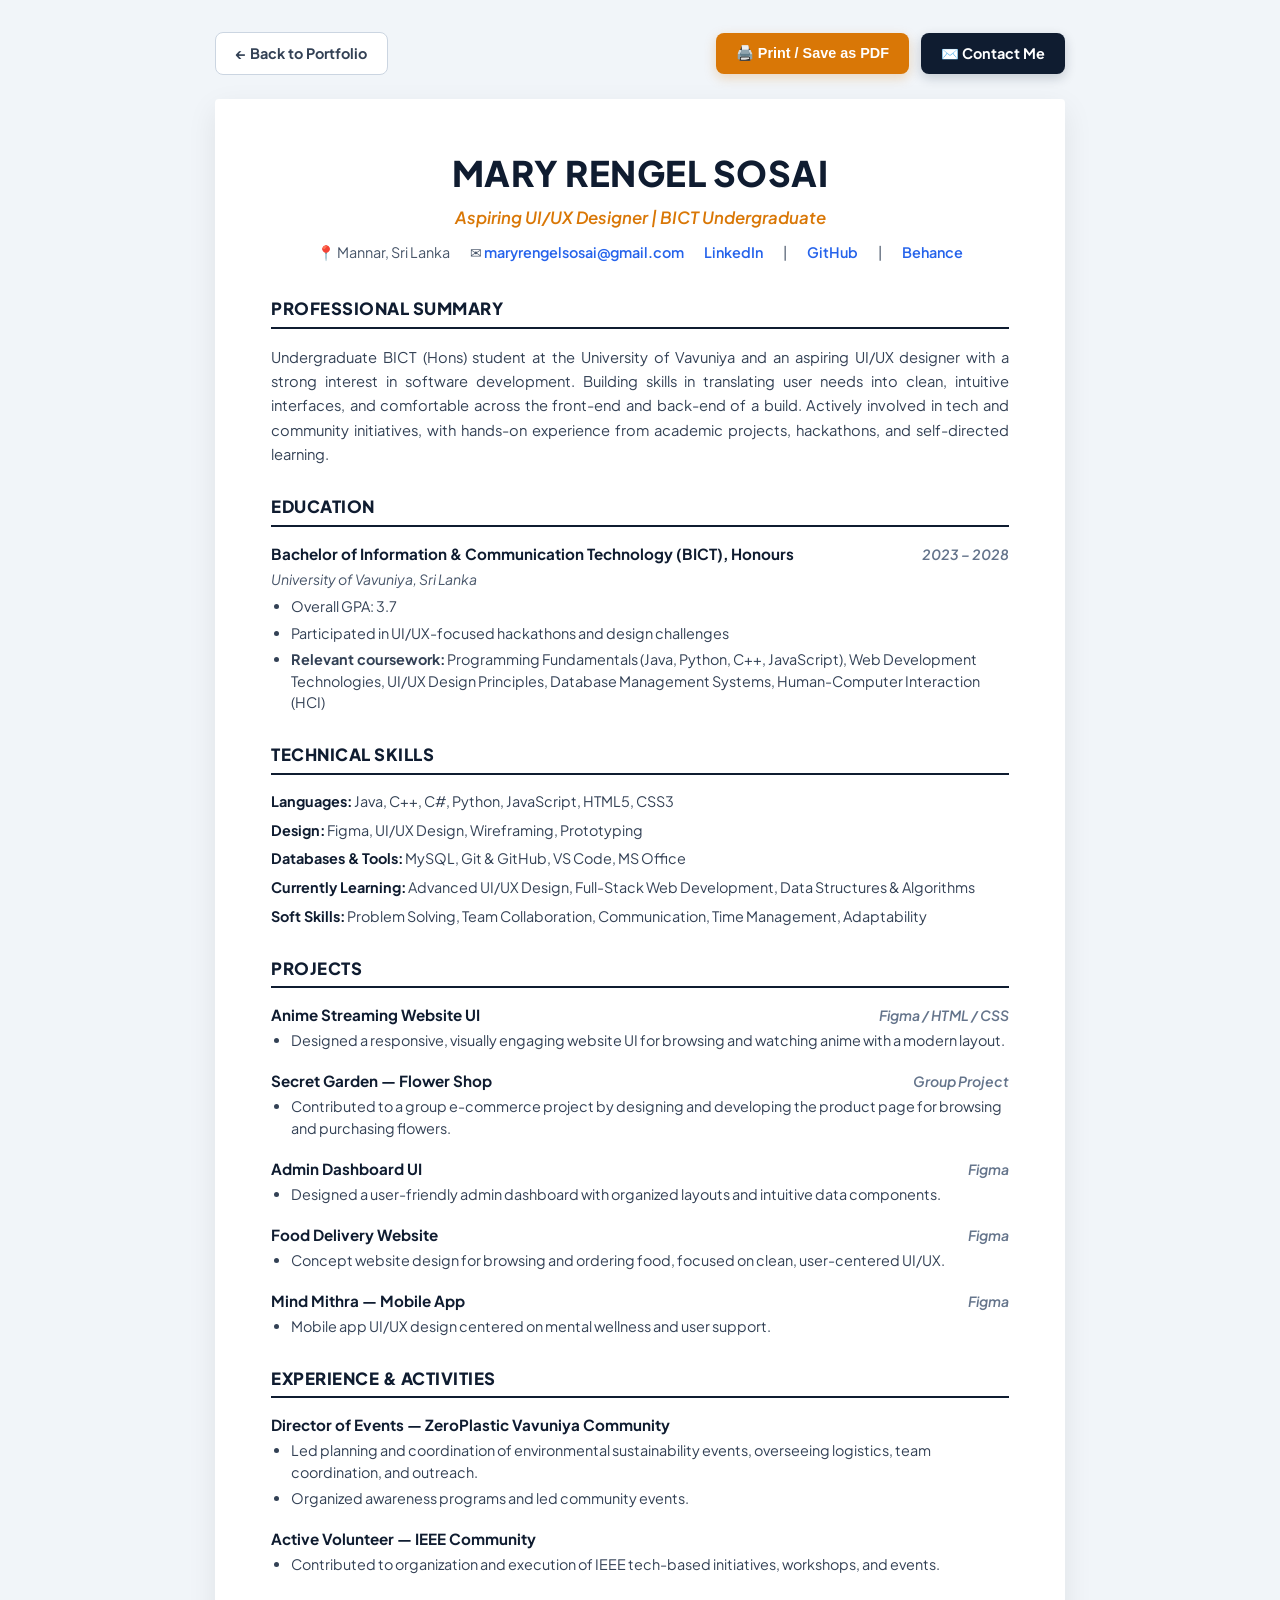
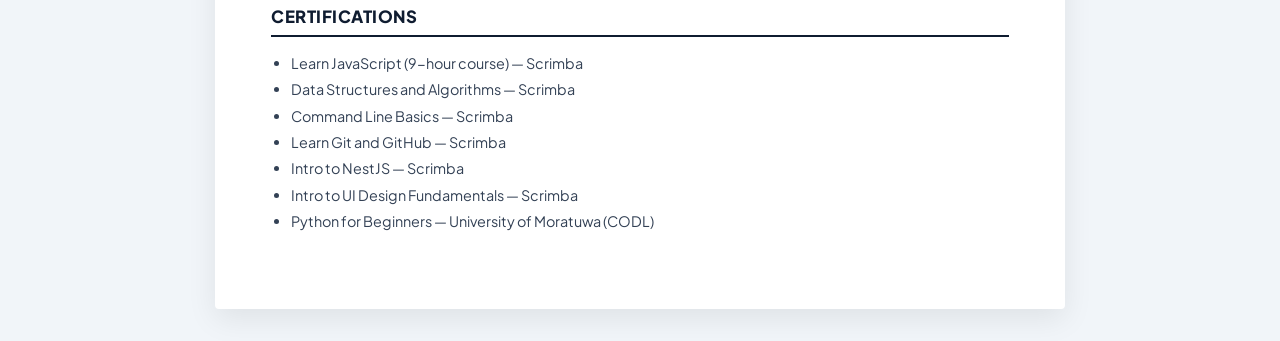
==== cv.html @ d360e0ce "Initial commit with portfolio files" ====
<!DOCTYPE html>
<html lang="en">
<head>
  <meta charset="UTF-8">
  <meta name="viewport" content="width=device-width, initial-scale=1.0">
  <title>Mary Rengel Sosai - Curriculum Vitae (CV)</title>
  <meta name="description" content="Curriculum Vitae (CV) of Mary Rengel Sosai - Aspiring UI/UX Designer & BICT Undergraduate at University of Vavuniya.">
  
  <!-- Google Fonts -->
  <link rel="preconnect" href="https://fonts.googleapis.com">
  <link rel="preconnect" href="https://fonts.gstatic.com" crossorigin>
  <link href="https://fonts.googleapis.com/css2?family=Plus+Jakarta+Sans:ital,wght@0,400;0,500;0,600;0,700;0,800;1,400&display=swap" rel="stylesheet">

  <style>
    /* Reset & Page Setup */
    *, *::before, *::after {
      box-sizing: border-box;
      margin: 0;
      padding: 0;
    }

    body {
      font-family: 'Plus Jakarta Sans', -apple-system, BlinkMacSystemFont, 'Segoe UI', Roboto, sans-serif;
      background-color: #f1f5f9;
      color: #1e293b;
      line-height: 1.5;
      padding: 2rem 1rem;
      -webkit-font-smoothing: antialiased;
    }

    /* Top Bar Controls */
    .action-bar {
      max-width: 850px;
      margin: 0 auto 1.5rem auto;
      display: flex;
      justify-content: space-between;
      align-items: center;
      flex-wrap: wrap;
      gap: 1rem;
    }

    .btn-action {
      display: inline-flex;
      align-items: center;
      gap: 0.5rem;
      padding: 0.6rem 1.25rem;
      font-size: 0.9rem;
      font-weight: 700;
      border-radius: 8px;
      text-decoration: none;
      transition: all 0.2s ease;
      cursor: pointer;
      border: none;
    }

    .btn-primary {
      background-color: #0f1c30;
      color: #ffffff;
      box-shadow: 0 4px 12px rgba(15, 28, 48, 0.2);
    }

    .btn-primary:hover {
      background-color: #1e3a60;
      transform: translateY(-2px);
    }

    .btn-gold {
      background-color: #d97706;
      color: #ffffff;
      box-shadow: 0 4px 12px rgba(217, 119, 6, 0.25);
    }

    .btn-gold:hover {
      background-color: #b45309;
      transform: translateY(-2px);
    }

    .btn-secondary {
      background-color: #ffffff;
      color: #334155;
      border: 1px solid #cbd5e1;
    }

    .btn-secondary:hover {
      background-color: #f8fafc;
      border-color: #94a3b8;
    }

    /* CV Document Paper */
    .cv-paper {
      max-width: 850px;
      margin: 0 auto;
      background: #ffffff;
      padding: 3rem 3.5rem;
      border-radius: 4px;
      box-shadow: 0 10px 30px rgba(0, 0, 0, 0.08);
      position: relative;
    }

    /* Header Section */
    .cv-header {
      text-align: center;
      margin-bottom: 2rem;
    }

    .cv-name {
      font-size: 2.2rem;
      font-weight: 800;
      color: #0f1c30;
      letter-spacing: 0.5px;
      text-transform: uppercase;
      margin-bottom: 0.35rem;
    }

    .cv-tagline {
      font-size: 1.05rem;
      font-weight: 600;
      color: #d97706;
      font-style: italic;
      margin-bottom: 0.75rem;
    }

    .cv-contact-info {
      font-size: 0.9rem;
      color: #475569;
      display: flex;
      justify-content: center;
      align-items: center;
      gap: 1.25rem;
      flex-wrap: wrap;
    }

    .cv-contact-info a {
      color: #2563eb;
      text-decoration: none;
      font-weight: 600;
    }

    .cv-contact-info a:hover {
      text-decoration: underline;
    }

    /* Sections */
    .cv-section {
      margin-bottom: 1.75rem;
    }

    .cv-section-title {
      font-size: 1.05rem;
      font-weight: 800;
      color: #0f1c30;
      text-transform: uppercase;
      letter-spacing: 0.5px;
      border-bottom: 2px solid #0f1c30;
      padding-bottom: 0.35rem;
      margin-bottom: 1rem;
    }

    .cv-summary-text {
      font-size: 0.92rem;
      color: #334155;
      line-height: 1.65;
      text-align: justify;
    }

    /* Items layout */
    .cv-entry {
      margin-bottom: 1.15rem;
    }

    .cv-entry-header {
      display: flex;
      justify-content: space-between;
      align-items: baseline;
      font-weight: 700;
      font-size: 0.95rem;
      color: #0f1c30;
      margin-bottom: 0.2rem;
    }

    .cv-entry-title {
      font-weight: 700;
      color: #0f1c30;
    }

    .cv-entry-date {
      font-weight: 600;
      color: #64748b;
      font-size: 0.88rem;
      font-style: italic;
    }

    .cv-entry-subtitle {
      font-style: italic;
      color: #475569;
      font-size: 0.88rem;
      margin-bottom: 0.4rem;
    }

    .cv-list {
      list-style-type: disc;
      padding-left: 1.25rem;
      font-size: 0.9rem;
      color: #334155;
    }

    .cv-list li {
      margin-bottom: 0.3rem;
      line-height: 1.5;
    }

    /* Skills Grid List */
    .cv-skills-list {
      list-style: none;
      padding: 0;
      font-size: 0.9rem;
      color: #334155;
    }

    .cv-skills-list li {
      margin-bottom: 0.45rem;
      line-height: 1.5;
    }

    .cv-skills-list strong {
      color: #0f1c30;
      font-weight: 700;
    }

    /* Print Stylesheet */
    @media print {
      body {
        background-color: #ffffff;
        padding: 0;
      }

      .action-bar {
        display: none !important;
      }

      .cv-paper {
        box-shadow: none;
        padding: 0;
        max-width: 100%;
        margin: 0;
      }

      .cv-section {
        page-break-inside: avoid;
      }

      a {
        text-decoration: none !important;
        color: #0f1c30 !important;
      }
    }

    /* Responsive */
    @media (max-width: 640px) {
      .cv-paper {
        padding: 1.75rem 1.25rem;
      }
      .cv-name {
        font-size: 1.75rem;
      }
      .cv-entry-header {
        flex-direction: column;
        gap: 0.15rem;
      }
    }
  </style>
</head>
<body>

  <!-- Top Action Controls -->
  <div class="action-bar">
    <a href="index.html" class="btn-action btn-secondary">← Back to Portfolio</a>
    <div style="display: flex; gap: 0.75rem;">
      <button onclick="window.print()" class="btn-action btn-gold">🖨️ Print / Save as PDF</button>
      <a href="index.html#contact" class="btn-action btn-primary">✉️ Contact Me</a>
    </div>
  </div>

  <!-- Formal CV Document Container -->
  <main class="cv-paper">

    <!-- Header Section -->
    <header class="cv-header">
      <h1 class="cv-name">MARY RENGEL SOSAI</h1>
      <p class="cv-tagline">Aspiring UI/UX Designer | BICT Undergraduate</p>
      <div class="cv-contact-info">
        <span>📍 Mannar, Sri Lanka</span>
        <span>✉ <a href="mailto:maryrengelsosai@gmail.com">maryrengelsosai@gmail.com</a></span>
        <span><a href="https://linkedin.com/in/maryrengelsosai" target="_blank" rel="noopener">LinkedIn</a></span>
        <span>|</span>
        <span><a href="https://github.com/RengelSosai" target="_blank" rel="noopener">GitHub</a></span>
        <span>|</span>
        <span><a href="https://behance.net" target="_blank" rel="noopener">Behance</a></span>
      </div>
    </header>

    <!-- Professional Summary Section -->
    <section class="cv-section">
      <h2 class="cv-section-title">PROFESSIONAL SUMMARY</h2>
      <p class="cv-summary-text">
        Undergraduate BICT (Hons) student at the University of Vavuniya and an aspiring UI/UX designer with a strong interest in software development. Building skills in translating user needs into clean, intuitive interfaces, and comfortable across the front-end and back-end of a build. Actively involved in tech and community initiatives, with hands-on experience from academic projects, hackathons, and self-directed learning.
      </p>
    </section>

    <!-- Education Section -->
    <section class="cv-section">
      <h2 class="cv-section-title">EDUCATION</h2>
      <div class="cv-entry">
        <div class="cv-entry-header">
          <span class="cv-entry-title">Bachelor of Information &amp; Communication Technology (BICT), Honours</span>
          <span class="cv-entry-date">2023 – 2028</span>
        </div>
        <div class="cv-entry-subtitle">University of Vavuniya, Sri Lanka</div>
        <ul class="cv-list">
          <li>Overall GPA: 3.7</li>
          <li>Participated in UI/UX-focused hackathons and design challenges</li>
          <li><strong>Relevant coursework:</strong> Programming Fundamentals (Java, Python, C++, JavaScript), Web Development Technologies, UI/UX Design Principles, Database Management Systems, Human-Computer Interaction (HCI)</li>
        </ul>
      </div>
    </section>

    <!-- Technical Skills Section -->
    <section class="cv-section">
      <h2 class="cv-section-title">TECHNICAL SKILLS</h2>
      <ul class="cv-skills-list">
        <li><strong>Languages:</strong> Java, C++, C#, Python, JavaScript, HTML5, CSS3</li>
        <li><strong>Design:</strong> Figma, UI/UX Design, Wireframing, Prototyping</li>
        <li><strong>Databases &amp; Tools:</strong> MySQL, Git &amp; GitHub, VS Code, MS Office</li>
        <li><strong>Currently Learning:</strong> Advanced UI/UX Design, Full-Stack Web Development, Data Structures &amp; Algorithms</li>
        <li><strong>Soft Skills:</strong> Problem Solving, Team Collaboration, Communication, Time Management, Adaptability</li>
      </ul>
    </section>

    <!-- Projects Section -->
    <section class="cv-section">
      <h2 class="cv-section-title">PROJECTS</h2>

      <div class="cv-entry">
        <div class="cv-entry-header">
          <span class="cv-entry-title">Anime Streaming Website UI</span>
          <span class="cv-entry-date">Figma / HTML / CSS</span>
        </div>
        <ul class="cv-list">
          <li>Designed a responsive, visually engaging website UI for browsing and watching anime with a modern layout.</li>
        </ul>
      </div>

      <div class="cv-entry">
        <div class="cv-entry-header">
          <span class="cv-entry-title">Secret Garden — Flower Shop</span>
          <span class="cv-entry-date">Group Project</span>
        </div>
        <ul class="cv-list">
          <li>Contributed to a group e-commerce project by designing and developing the product page for browsing and purchasing flowers.</li>
        </ul>
      </div>

      <div class="cv-entry">
        <div class="cv-entry-header">
          <span class="cv-entry-title">Admin Dashboard UI</span>
          <span class="cv-entry-date">Figma</span>
        </div>
        <ul class="cv-list">
          <li>Designed a user-friendly admin dashboard with organized layouts and intuitive data components.</li>
        </ul>
      </div>

      <div class="cv-entry">
        <div class="cv-entry-header">
          <span class="cv-entry-title">Food Delivery Website</span>
          <span class="cv-entry-date">Figma</span>
        </div>
        <ul class="cv-list">
          <li>Concept website design for browsing and ordering food, focused on clean, user-centered UI/UX.</li>
        </ul>
      </div>

      <div class="cv-entry">
        <div class="cv-entry-header">
          <span class="cv-entry-title">Mind Mithra — Mobile App</span>
          <span class="cv-entry-date">Figma</span>
        </div>
        <ul class="cv-list">
          <li>Mobile app UI/UX design centered on mental wellness and user support.</li>
        </ul>
      </div>
    </section>

    <!-- Experience & Activities Section -->
    <section class="cv-section">
      <h2 class="cv-section-title">EXPERIENCE &amp; ACTIVITIES</h2>

      <div class="cv-entry">
        <div class="cv-entry-header">
          <span class="cv-entry-title">Director of Events — ZeroPlastic Vavuniya Community</span>
        </div>
        <ul class="cv-list">
          <li>Led planning and coordination of environmental sustainability events, overseeing logistics, team coordination, and outreach.</li>
          <li>Organized awareness programs and led community events.</li>
        </ul>
      </div>

      <div class="cv-entry">
        <div class="cv-entry-header">
          <span class="cv-entry-title">Active Volunteer — IEEE Community</span>
        </div>
        <ul class="cv-list">
          <li>Contributed to organization and execution of IEEE tech-based initiatives, workshops, and events.</li>
        </ul>
      </div>
    </section>

    <!-- Certifications Section -->
    <section class="cv-section">
      <h2 class="cv-section-title">CERTIFICATIONS</h2>
      <ul class="cv-list">
        <li>Learn JavaScript (9-hour course) — Scrimba</li>
        <li>Data Structures and Algorithms — Scrimba</li>
        <li>Command Line Basics — Scrimba</li>
        <li>Learn Git and GitHub — Scrimba</li>
        <li>Intro to NestJS — Scrimba</li>
        <li>Intro to UI Design Fundamentals — Scrimba</li>
        <li>Python for Beginners — University of Moratuwa (CODL)</li>
      </ul>
    </section>

  </main>

</body>
</html>
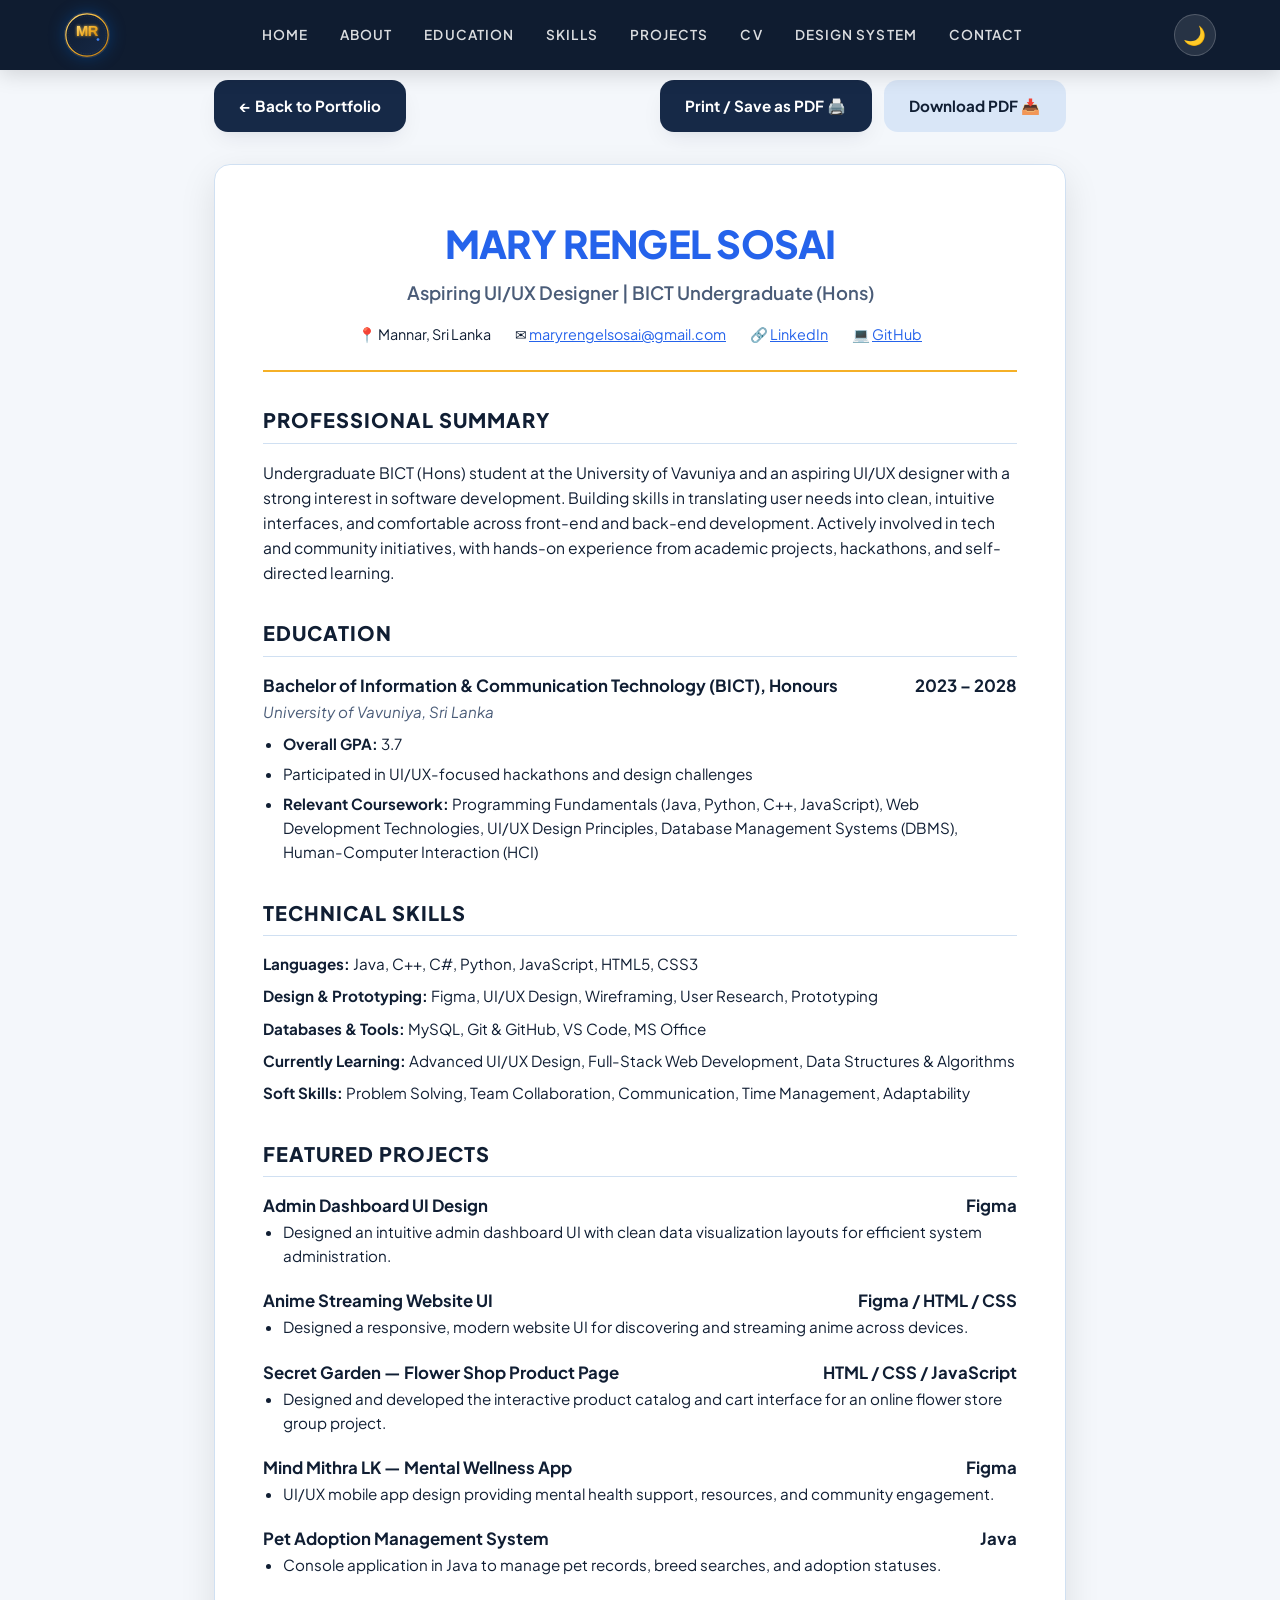
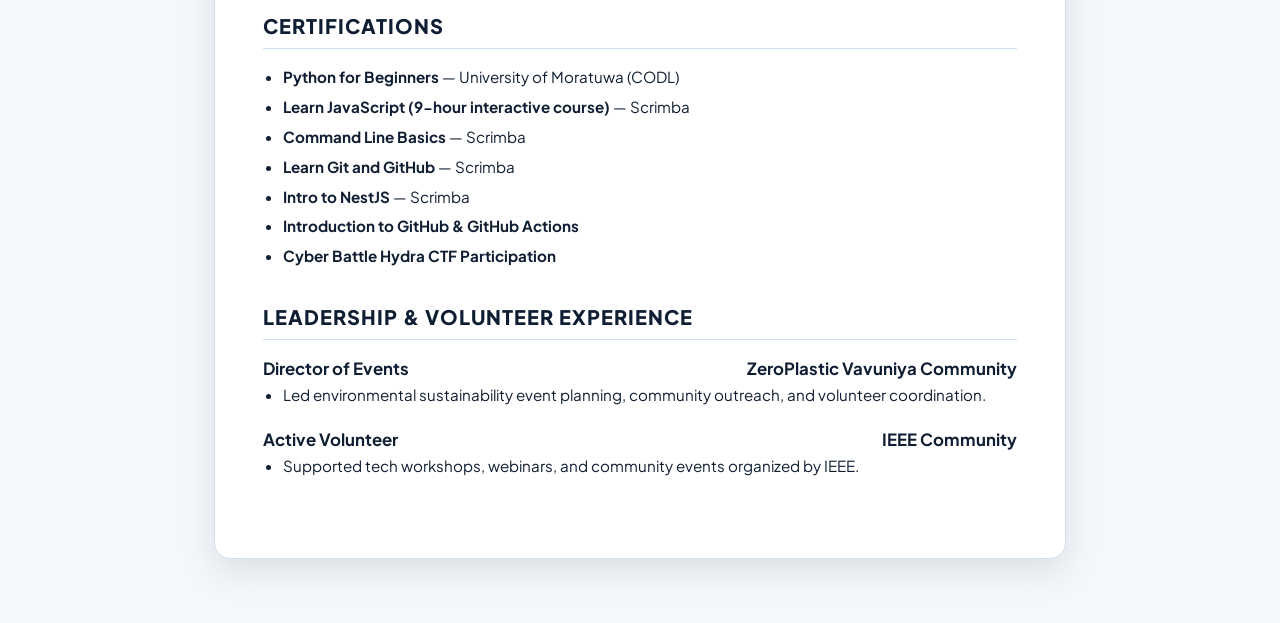
==== commit 2e2399a3: "Update portfolio files" ====
--- a/cv.html
+++ b/cv.html
@@ -3,433 +3,307 @@
 <head>
   <meta charset="UTF-8">
   <meta name="viewport" content="width=device-width, initial-scale=1.0">
-  <title>Mary Rengel Sosai - Curriculum Vitae (CV)</title>
-  <meta name="description" content="Curriculum Vitae (CV) of Mary Rengel Sosai - Aspiring UI/UX Designer & BICT Undergraduate at University of Vavuniya.">
-  
-  <!-- Google Fonts -->
-  <link rel="preconnect" href="https://fonts.googleapis.com">
-  <link rel="preconnect" href="https://fonts.gstatic.com" crossorigin>
-  <link href="https://fonts.googleapis.com/css2?family=Plus+Jakarta+Sans:ital,wght@0,400;0,500;0,600;0,700;0,800;1,400&display=swap" rel="stylesheet">
-
+  <title>Curriculum Vitae | Mary Rengel Sosai</title>
+  <meta name="description" content="Official Curriculum Vitae of Mary Rengel Sosai - BICT Undergraduate & Aspiring UI/UX Designer.">
+  <link rel="stylesheet" href="css/style.css">
   <style>
-    /* Reset & Page Setup */
-    *, *::before, *::after {
-      box-sizing: border-box;
-      margin: 0;
-      padding: 0;
-    }
-
     body {
-      font-family: 'Plus Jakarta Sans', -apple-system, BlinkMacSystemFont, 'Segoe UI', Roboto, sans-serif;
-      background-color: #f1f5f9;
-      color: #1e293b;
-      line-height: 1.5;
-      padding: 2rem 1rem;
-      -webkit-font-smoothing: antialiased;
-    }
-
-    /* Top Bar Controls */
-    .action-bar {
-      max-width: 850px;
-      margin: 0 auto 1.5rem auto;
+      background-color: var(--bg-section-light);
+      color: var(--text-dark);
+      min-height: 100vh;
+      padding-top: 5rem;
+      padding-bottom: 4rem;
+    }
+    .cv-page-container {
+      max-width: 900px;
+      margin: 0 auto;
+      padding: 0 1.5rem;
+    }
+    .cv-top-bar {
       display: flex;
       justify-content: space-between;
       align-items: center;
+      margin-bottom: 2rem;
       flex-wrap: wrap;
       gap: 1rem;
     }
-
-    .btn-action {
-      display: inline-flex;
-      align-items: center;
-      gap: 0.5rem;
-      padding: 0.6rem 1.25rem;
-      font-size: 0.9rem;
-      font-weight: 700;
-      border-radius: 8px;
-      text-decoration: none;
-      transition: all 0.2s ease;
-      cursor: pointer;
-      border: none;
-    }
-
-    .btn-primary {
-      background-color: #0f1c30;
-      color: #ffffff;
-      box-shadow: 0 4px 12px rgba(15, 28, 48, 0.2);
-    }
-
-    .btn-primary:hover {
-      background-color: #1e3a60;
-      transform: translateY(-2px);
-    }
-
-    .btn-gold {
-      background-color: #d97706;
-      color: #ffffff;
-      box-shadow: 0 4px 12px rgba(217, 119, 6, 0.25);
-    }
-
-    .btn-gold:hover {
-      background-color: #b45309;
-      transform: translateY(-2px);
-    }
-
-    .btn-secondary {
-      background-color: #ffffff;
-      color: #334155;
-      border: 1px solid #cbd5e1;
-    }
-
-    .btn-secondary:hover {
-      background-color: #f8fafc;
-      border-color: #94a3b8;
-    }
-
-    /* CV Document Paper */
-    .cv-paper {
-      max-width: 850px;
-      margin: 0 auto;
+    .cv-paper-document {
       background: #ffffff;
-      padding: 3rem 3.5rem;
-      border-radius: 4px;
-      box-shadow: 0 10px 30px rgba(0, 0, 0, 0.08);
-      position: relative;
-    }
-
-    /* Header Section */
-    .cv-header {
+      color: #101e33;
+      border-radius: 16px;
+      padding: 3rem;
+      box-shadow: 0 12px 36px rgba(0, 0, 0, 0.1);
+      border: 1px solid var(--border-light);
+    }
+    [data-theme="dark"] .cv-paper-document {
+      background: #0d1e35;
+      color: #e6f0fa;
+      border-color: #1e3a5f;
+    }
+    .cv-header-block {
+      border-bottom: 2px solid var(--text-accent-gold);
+      padding-bottom: 1.5rem;
+      margin-bottom: 2rem;
       text-align: center;
-      margin-bottom: 2rem;
-    }
-
+    }
     .cv-name {
-      font-size: 2.2rem;
+      font-size: 2.4rem;
       font-weight: 800;
-      color: #0f1c30;
-      letter-spacing: 0.5px;
-      text-transform: uppercase;
-      margin-bottom: 0.35rem;
-    }
-
+      color: var(--text-accent-blue);
+      letter-spacing: -0.02em;
+    }
+    [data-theme="dark"] .cv-name {
+      color: #60a5fa;
+    }
     .cv-tagline {
-      font-size: 1.05rem;
+      font-size: 1.15rem;
       font-weight: 600;
-      color: #d97706;
-      font-style: italic;
-      margin-bottom: 0.75rem;
-    }
-
-    .cv-contact-info {
-      font-size: 0.9rem;
-      color: #475569;
+      color: var(--text-muted);
+      margin-top: 0.25rem;
+    }
+    .cv-contact-row {
       display: flex;
       justify-content: center;
-      align-items: center;
-      gap: 1.25rem;
+      gap: 1.5rem;
       flex-wrap: wrap;
-    }
-
-    .cv-contact-info a {
-      color: #2563eb;
-      text-decoration: none;
-      font-weight: 600;
-    }
-
-    .cv-contact-info a:hover {
+      margin-top: 1rem;
+      font-size: 0.9rem;
+    }
+    .cv-contact-row a {
+      color: var(--text-accent-blue);
       text-decoration: underline;
     }
-
-    /* Sections */
-    .cv-section {
-      margin-bottom: 1.75rem;
-    }
-
-    .cv-section-title {
-      font-size: 1.05rem;
+    .cv-sec {
+      margin-bottom: 2rem;
+    }
+    .cv-sec-title {
+      font-size: 1.25rem;
       font-weight: 800;
-      color: #0f1c30;
+      color: var(--text-dark);
+      border-bottom: 1px solid var(--border-light);
+      padding-bottom: 0.4rem;
+      margin-bottom: 1rem;
       text-transform: uppercase;
-      letter-spacing: 0.5px;
-      border-bottom: 2px solid #0f1c30;
-      padding-bottom: 0.35rem;
-      margin-bottom: 1rem;
-    }
-
-    .cv-summary-text {
-      font-size: 0.92rem;
-      color: #334155;
-      line-height: 1.65;
-      text-align: justify;
-    }
-
-    /* Items layout */
+      letter-spacing: 0.05em;
+    }
+    [data-theme="dark"] .cv-sec-title {
+      color: #ffffff;
+      border-color: #1e3a5f;
+    }
     .cv-entry {
-      margin-bottom: 1.15rem;
-    }
-
-    .cv-entry-header {
+      margin-bottom: 1.25rem;
+    }
+    .cv-entry-head {
       display: flex;
       justify-content: space-between;
-      align-items: baseline;
       font-weight: 700;
+      font-size: 1.05rem;
+      flex-wrap: wrap;
+    }
+    .cv-entry-sub {
+      font-style: italic;
+      color: var(--text-muted);
       font-size: 0.95rem;
-      color: #0f1c30;
-      margin-bottom: 0.2rem;
-    }
-
-    .cv-entry-title {
-      font-weight: 700;
-      color: #0f1c30;
-    }
-
-    .cv-entry-date {
-      font-weight: 600;
-      color: #64748b;
-      font-size: 0.88rem;
-      font-style: italic;
-    }
-
-    .cv-entry-subtitle {
-      font-style: italic;
-      color: #475569;
-      font-size: 0.88rem;
-      margin-bottom: 0.4rem;
-    }
-
+      margin-bottom: 0.5rem;
+    }
     .cv-list {
       list-style-type: disc;
       padding-left: 1.25rem;
-      font-size: 0.9rem;
-      color: #334155;
-    }
-
+      font-size: 0.95rem;
+      line-height: 1.6;
+    }
     .cv-list li {
-      margin-bottom: 0.3rem;
-      line-height: 1.5;
-    }
-
-    /* Skills Grid List */
-    .cv-skills-list {
-      list-style: none;
-      padding: 0;
-      font-size: 0.9rem;
-      color: #334155;
-    }
-
-    .cv-skills-list li {
-      margin-bottom: 0.45rem;
-      line-height: 1.5;
-    }
-
-    .cv-skills-list strong {
-      color: #0f1c30;
-      font-weight: 700;
-    }
-
-    /* Print Stylesheet */
+      margin-bottom: 0.35rem;
+    }
+
     @media print {
       body {
-        background-color: #ffffff;
-        padding: 0;
+        background: white !important;
+        color: black !important;
+        padding: 0 !important;
       }
-
-      .action-bar {
+      .cv-top-bar, .navbar, .theme-toggle, .scroll-top-btn, footer {
         display: none !important;
       }
-
-      .cv-paper {
-        box-shadow: none;
-        padding: 0;
-        max-width: 100%;
-        margin: 0;
-      }
-
-      .cv-section {
-        page-break-inside: avoid;
-      }
-
-      a {
-        text-decoration: none !important;
-        color: #0f1c30 !important;
-      }
-    }
-
-    /* Responsive */
-    @media (max-width: 640px) {
-      .cv-paper {
-        padding: 1.75rem 1.25rem;
-      }
-      .cv-name {
-        font-size: 1.75rem;
-      }
-      .cv-entry-header {
-        flex-direction: column;
-        gap: 0.15rem;
+      .cv-paper-document {
+        box-shadow: none !important;
+        border: none !important;
+        padding: 0 !important;
       }
     }
   </style>
 </head>
 <body>
 
-  <!-- Top Action Controls -->
-  <div class="action-bar">
-    <a href="index.html" class="btn-action btn-secondary">← Back to Portfolio</a>
-    <div style="display: flex; gap: 0.75rem;">
-      <button onclick="window.print()" class="btn-action btn-gold">🖨️ Print / Save as PDF</button>
-      <a href="index.html#contact" class="btn-action btn-primary">✉️ Contact Me</a>
+  <!-- Navigation Bar -->
+  <header class="navbar">
+    <div class="container nav-container">
+      <a href="index.html#home" class="logo-badge" aria-label="Mary Rengel Sosai Home">
+        <img src="assets/logo-mary-rengel.svg" alt="Mary Rengel Logo" class="logo-badge-img">
+      </a>
+      <nav class="nav-links">
+        <a href="index.html#home" class="nav-link">HOME</a>
+        <a href="index.html#about" class="nav-link">ABOUT</a>
+        <a href="index.html#education" class="nav-link">EDUCATION</a>
+        <a href="index.html#skills" class="nav-link">SKILLS</a>
+        <a href="index.html#projects" class="nav-link">PROJECTS</a>
+        <a href="cv.html" class="nav-link active">CV</a>
+        <a href="design-showcase.html" class="nav-link">DESIGN SYSTEM</a>
+        <a href="index.html#contact" class="nav-link">CONTACT</a>
+      </nav>
+      <div style="display:flex;align-items:center;gap:0.75rem;">
+        <button class="theme-toggle" id="themeToggle" aria-label="Toggle Dark Mode" title="Toggle Dark Mode">🌙</button>
+      </div>
     </div>
-  </div>
-
-  <!-- Formal CV Document Container -->
-  <main class="cv-paper">
-
-    <!-- Header Section -->
-    <header class="cv-header">
-      <h1 class="cv-name">MARY RENGEL SOSAI</h1>
-      <p class="cv-tagline">Aspiring UI/UX Designer | BICT Undergraduate</p>
-      <div class="cv-contact-info">
-        <span>📍 Mannar, Sri Lanka</span>
-        <span>✉ <a href="mailto:maryrengelsosai@gmail.com">maryrengelsosai@gmail.com</a></span>
-        <span><a href="https://linkedin.com/in/maryrengelsosai" target="_blank" rel="noopener">LinkedIn</a></span>
-        <span>|</span>
-        <span><a href="https://github.com/RengelSosai" target="_blank" rel="noopener">GitHub</a></span>
-        <span>|</span>
-        <span><a href="https://behance.net" target="_blank" rel="noopener">Behance</a></span>
+  </header>
+
+  <main class="cv-page-container">
+    <div class="cv-top-bar">
+      <a href="index.html" class="btn btn-navy">← Back to Portfolio</a>
+      <div style="display: flex; gap: 0.75rem;">
+        <button onclick="window.print()" class="btn btn-navy">Print / Save as PDF 🖨️</button>
+        <a href="Mary_Rengel_Sosai_CV (2).pdf" download class="btn btn-secondary">Download PDF 📥</a>
       </div>
-    </header>
-
-    <!-- Professional Summary Section -->
-    <section class="cv-section">
-      <h2 class="cv-section-title">PROFESSIONAL SUMMARY</h2>
-      <p class="cv-summary-text">
-        Undergraduate BICT (Hons) student at the University of Vavuniya and an aspiring UI/UX designer with a strong interest in software development. Building skills in translating user needs into clean, intuitive interfaces, and comfortable across the front-end and back-end of a build. Actively involved in tech and community initiatives, with hands-on experience from academic projects, hackathons, and self-directed learning.
-      </p>
-    </section>
-
-    <!-- Education Section -->
-    <section class="cv-section">
-      <h2 class="cv-section-title">EDUCATION</h2>
-      <div class="cv-entry">
-        <div class="cv-entry-header">
-          <span class="cv-entry-title">Bachelor of Information &amp; Communication Technology (BICT), Honours</span>
-          <span class="cv-entry-date">2023 – 2028</span>
-        </div>
-        <div class="cv-entry-subtitle">University of Vavuniya, Sri Lanka</div>
+    </div>
+
+    <div class="cv-paper-document">
+      <header class="cv-header-block">
+        <h1 class="cv-name">MARY RENGEL SOSAI</h1>
+        <p class="cv-tagline">Aspiring UI/UX Designer | BICT Undergraduate (Hons)</p>
+        <div class="cv-contact-row">
+          <span>📍 Mannar, Sri Lanka</span>
+          <span>✉ <a href="mailto:maryrengelsosai@gmail.com">maryrengelsosai@gmail.com</a></span>
+          <span>🔗 <a href="https://linkedin.com/in/maryrengelsosai" target="_blank" rel="noopener">LinkedIn</a></span>
+          <span>💻 <a href="https://github.com/RengelSosai" target="_blank" rel="noopener">GitHub</a></span>
+        </div>
+      </header>
+
+      <section class="cv-sec">
+        <h2 class="cv-sec-title">Professional Summary</h2>
+        <p style="font-size: 0.98rem; line-height: 1.6;">
+          Undergraduate BICT (Hons) student at the University of Vavuniya and an aspiring UI/UX designer with a strong interest in software development. Building skills in translating user needs into clean, intuitive interfaces, and comfortable across front-end and back-end development. Actively involved in tech and community initiatives, with hands-on experience from academic projects, hackathons, and self-directed learning.
+        </p>
+      </section>
+
+      <section class="cv-sec">
+        <h2 class="cv-sec-title">Education</h2>
+        <div class="cv-entry">
+          <div class="cv-entry-head">
+            <span>Bachelor of Information &amp; Communication Technology (BICT), Honours</span>
+            <span>2023 – 2028</span>
+          </div>
+          <div class="cv-entry-sub">University of Vavuniya, Sri Lanka</div>
+          <ul class="cv-list">
+            <li><strong>Overall GPA:</strong> 3.7</li>
+            <li>Participated in UI/UX-focused hackathons and design challenges</li>
+            <li><strong>Relevant Coursework:</strong> Programming Fundamentals (Java, Python, C++, JavaScript), Web Development Technologies, UI/UX Design Principles, Database Management Systems (DBMS), Human-Computer Interaction (HCI)</li>
+          </ul>
+        </div>
+      </section>
+
+      <section class="cv-sec">
+        <h2 class="cv-sec-title">Technical Skills</h2>
+        <ul class="cv-list" style="list-style: none; padding-left: 0;">
+          <li style="margin-bottom: 0.5rem;"><strong>Languages:</strong> Java, C++, C#, Python, JavaScript, HTML5, CSS3</li>
+          <li style="margin-bottom: 0.5rem;"><strong>Design &amp; Prototyping:</strong> Figma, UI/UX Design, Wireframing, User Research, Prototyping</li>
+          <li style="margin-bottom: 0.5rem;"><strong>Databases &amp; Tools:</strong> MySQL, Git &amp; GitHub, VS Code, MS Office</li>
+          <li style="margin-bottom: 0.5rem;"><strong>Currently Learning:</strong> Advanced UI/UX Design, Full-Stack Web Development, Data Structures &amp; Algorithms</li>
+          <li style="margin-bottom: 0.5rem;"><strong>Soft Skills:</strong> Problem Solving, Team Collaboration, Communication, Time Management, Adaptability</li>
+        </ul>
+      </section>
+
+      <section class="cv-sec">
+        <h2 class="cv-sec-title">Featured Projects</h2>
+
+        <div class="cv-entry">
+          <div class="cv-entry-head">
+            <span>Admin Dashboard UI Design</span>
+            <span>Figma</span>
+          </div>
+          <ul class="cv-list">
+            <li>Designed an intuitive admin dashboard UI with clean data visualization layouts for efficient system administration.</li>
+          </ul>
+        </div>
+
+        <div class="cv-entry">
+          <div class="cv-entry-head">
+            <span>Anime Streaming Website UI</span>
+            <span>Figma / HTML / CSS</span>
+          </div>
+          <ul class="cv-list">
+            <li>Designed a responsive, modern website UI for discovering and streaming anime across devices.</li>
+          </ul>
+        </div>
+
+        <div class="cv-entry">
+          <div class="cv-entry-head">
+            <span>Secret Garden — Flower Shop Product Page</span>
+            <span>HTML / CSS / JavaScript</span>
+          </div>
+          <ul class="cv-list">
+            <li>Designed and developed the interactive product catalog and cart interface for an online flower store group project.</li>
+          </ul>
+        </div>
+
+        <div class="cv-entry">
+          <div class="cv-entry-head">
+            <span>Mind Mithra LK — Mental Wellness App</span>
+            <span>Figma</span>
+          </div>
+          <ul class="cv-list">
+            <li>UI/UX mobile app design providing mental health support, resources, and community engagement.</li>
+          </ul>
+        </div>
+
+        <div class="cv-entry">
+          <div class="cv-entry-head">
+            <span>Pet Adoption Management System</span>
+            <span>Java</span>
+          </div>
+          <ul class="cv-list">
+            <li>Console application in Java to manage pet records, breed searches, and adoption statuses.</li>
+          </ul>
+        </div>
+      </section>
+
+      <section class="cv-sec">
+        <h2 class="cv-sec-title">Certifications</h2>
         <ul class="cv-list">
-          <li>Overall GPA: 3.7</li>
-          <li>Participated in UI/UX-focused hackathons and design challenges</li>
-          <li><strong>Relevant coursework:</strong> Programming Fundamentals (Java, Python, C++, JavaScript), Web Development Technologies, UI/UX Design Principles, Database Management Systems, Human-Computer Interaction (HCI)</li>
+          <li><strong>Python for Beginners</strong> — University of Moratuwa (CODL)</li>
+          <li><strong>Learn JavaScript (9-hour interactive course)</strong> — Scrimba</li>
+          <li><strong>Command Line Basics</strong> — Scrimba</li>
+          <li><strong>Learn Git and GitHub</strong> — Scrimba</li>
+          <li><strong>Intro to NestJS</strong> — Scrimba</li>
+          <li><strong>Introduction to GitHub &amp; GitHub Actions</strong></li>
+          <li><strong>Cyber Battle Hydra CTF Participation</strong></li>
         </ul>
-      </div>
-    </section>
-
-    <!-- Technical Skills Section -->
-    <section class="cv-section">
-      <h2 class="cv-section-title">TECHNICAL SKILLS</h2>
-      <ul class="cv-skills-list">
-        <li><strong>Languages:</strong> Java, C++, C#, Python, JavaScript, HTML5, CSS3</li>
-        <li><strong>Design:</strong> Figma, UI/UX Design, Wireframing, Prototyping</li>
-        <li><strong>Databases &amp; Tools:</strong> MySQL, Git &amp; GitHub, VS Code, MS Office</li>
-        <li><strong>Currently Learning:</strong> Advanced UI/UX Design, Full-Stack Web Development, Data Structures &amp; Algorithms</li>
-        <li><strong>Soft Skills:</strong> Problem Solving, Team Collaboration, Communication, Time Management, Adaptability</li>
-      </ul>
-    </section>
-
-    <!-- Projects Section -->
-    <section class="cv-section">
-      <h2 class="cv-section-title">PROJECTS</h2>
-
-      <div class="cv-entry">
-        <div class="cv-entry-header">
-          <span class="cv-entry-title">Anime Streaming Website UI</span>
-          <span class="cv-entry-date">Figma / HTML / CSS</span>
-        </div>
-        <ul class="cv-list">
-          <li>Designed a responsive, visually engaging website UI for browsing and watching anime with a modern layout.</li>
-        </ul>
-      </div>
-
-      <div class="cv-entry">
-        <div class="cv-entry-header">
-          <span class="cv-entry-title">Secret Garden — Flower Shop</span>
-          <span class="cv-entry-date">Group Project</span>
-        </div>
-        <ul class="cv-list">
-          <li>Contributed to a group e-commerce project by designing and developing the product page for browsing and purchasing flowers.</li>
-        </ul>
-      </div>
-
-      <div class="cv-entry">
-        <div class="cv-entry-header">
-          <span class="cv-entry-title">Admin Dashboard UI</span>
-          <span class="cv-entry-date">Figma</span>
-        </div>
-        <ul class="cv-list">
-          <li>Designed a user-friendly admin dashboard with organized layouts and intuitive data components.</li>
-        </ul>
-      </div>
-
-      <div class="cv-entry">
-        <div class="cv-entry-header">
-          <span class="cv-entry-title">Food Delivery Website</span>
-          <span class="cv-entry-date">Figma</span>
-        </div>
-        <ul class="cv-list">
-          <li>Concept website design for browsing and ordering food, focused on clean, user-centered UI/UX.</li>
-        </ul>
-      </div>
-
-      <div class="cv-entry">
-        <div class="cv-entry-header">
-          <span class="cv-entry-title">Mind Mithra — Mobile App</span>
-          <span class="cv-entry-date">Figma</span>
-        </div>
-        <ul class="cv-list">
-          <li>Mobile app UI/UX design centered on mental wellness and user support.</li>
-        </ul>
-      </div>
-    </section>
-
-    <!-- Experience & Activities Section -->
-    <section class="cv-section">
-      <h2 class="cv-section-title">EXPERIENCE &amp; ACTIVITIES</h2>
-
-      <div class="cv-entry">
-        <div class="cv-entry-header">
-          <span class="cv-entry-title">Director of Events — ZeroPlastic Vavuniya Community</span>
-        </div>
-        <ul class="cv-list">
-          <li>Led planning and coordination of environmental sustainability events, overseeing logistics, team coordination, and outreach.</li>
-          <li>Organized awareness programs and led community events.</li>
-        </ul>
-      </div>
-
-      <div class="cv-entry">
-        <div class="cv-entry-header">
-          <span class="cv-entry-title">Active Volunteer — IEEE Community</span>
-        </div>
-        <ul class="cv-list">
-          <li>Contributed to organization and execution of IEEE tech-based initiatives, workshops, and events.</li>
-        </ul>
-      </div>
-    </section>
-
-    <!-- Certifications Section -->
-    <section class="cv-section">
-      <h2 class="cv-section-title">CERTIFICATIONS</h2>
-      <ul class="cv-list">
-        <li>Learn JavaScript (9-hour course) — Scrimba</li>
-        <li>Data Structures and Algorithms — Scrimba</li>
-        <li>Command Line Basics — Scrimba</li>
-        <li>Learn Git and GitHub — Scrimba</li>
-        <li>Intro to NestJS — Scrimba</li>
-        <li>Intro to UI Design Fundamentals — Scrimba</li>
-        <li>Python for Beginners — University of Moratuwa (CODL)</li>
-      </ul>
-    </section>
-
+      </section>
+
+      <section class="cv-sec">
+        <h2 class="cv-sec-title">Leadership &amp; Volunteer Experience</h2>
+        <div class="cv-entry">
+          <div class="cv-entry-head">
+            <span>Director of Events</span>
+            <span>ZeroPlastic Vavuniya Community</span>
+          </div>
+          <ul class="cv-list">
+            <li>Led environmental sustainability event planning, community outreach, and volunteer coordination.</li>
+          </ul>
+        </div>
+
+        <div class="cv-entry">
+          <div class="cv-entry-head">
+            <span>Active Volunteer</span>
+            <span>IEEE Community</span>
+          </div>
+          <ul class="cv-list">
+            <li>Supported tech workshops, webinars, and community events organized by IEEE.</li>
+          </ul>
+        </div>
+      </section>
+    </div>
   </main>
 
+  <script src="js/script.js"></script>
 </body>
 </html>
--- a/css/style.css
+++ b/css/style.css
@@ -0,0 +1,2136 @@
+/* ==========================================================================
+   MARY RENGEL SOSAI - PORTFOLIO STYLESHEET
+   Design Tokens, Typography, Layouts, Animations & Dark Mode
+   ========================================================================== */
+
+@import url('https://fonts.googleapis.com/css2?family=Cinzel:wght@500;600;700&family=Playfair+Display:ital,wght@0,600;0,700;1,400&family=Caveat:wght@600;700&family=Plus+Jakarta+Sans:wght@400;500;600;700;800&family=Space+Grotesk:wght@500;700&display=swap');
+
+:root {
+  /* ── Light Mode Tokens ── */
+  --bg-dark-header: #0f1c30;
+  --bg-navy-dark: #12223b;
+  --bg-navy-card: #162947;
+  --bg-navy-hover: #1f365d;
+  --bg-section-light: #f4f7fb;
+  --bg-card-blue: #688bbd;
+  --bg-card-light-blue: #d9e6f7;
+  --bg-card-soft-white: #ffffff;
+  --bg-body: #ffffff;
+  --bg-about-section: #f4f7fb;
+  --bg-education-section: #ffffff;
+  --bg-contact-section: #ffffff;
+  --bg-highlight-box: #ffffff;
+  --bg-cert-section: #f4f7fb;
+
+  --text-dark: #101e33;
+  --text-muted: #4a5c78;
+  --text-light: #e6f0fa;
+  --text-white: #ffffff;
+  --text-accent-gold: #f5b027;
+  --text-accent-blue: #2563eb;
+  --text-on-light: #101e33;
+  --text-muted-on-light: #4a5c78;
+
+  --border-light: #d0e0f2;
+  --border-navy: #243b5e;
+  --border-highlight: #d0e0f2;
+
+  --form-input-bg: #ffffff;
+  --form-input-color: #101e33;
+  --contact-card-bg: #b9ceeb;
+  --contact-card-hover-bg: #162a45;
+
+  --shadow-sm: 0 4px 6px -1px rgba(16, 30, 51, 0.05), 0 2px 4px -1px rgba(16, 30, 51, 0.03);
+  --shadow-md: 0 10px 25px -5px rgba(16, 30, 51, 0.08), 0 8px 10px -6px rgba(16, 30, 51, 0.04);
+  --shadow-lg: 0 20px 30px -10px rgba(16, 30, 51, 0.12), 0 10px 15px -5px rgba(16, 30, 51, 0.08);
+  --shadow-glow: 0 0 25px rgba(104, 139, 189, 0.3);
+
+  --font-main: 'Plus Jakarta Sans', sans-serif;
+  --font-accent: 'Space Grotesk', sans-serif;
+  --font-hand: 'Caveat', cursive;
+
+  --transition-fast: 0.2s cubic-bezier(0.4, 0, 0.2, 1);
+  --transition-normal: 0.3s cubic-bezier(0.4, 0, 0.2, 1);
+  --transition-slow: 0.5s cubic-bezier(0.4, 0, 0.2, 1);
+  --radius-sm: 8px;
+  --radius-md: 14px;
+  --radius-lg: 20px;
+  --radius-full: 9999px;
+}
+
+/* ── Dark Mode Tokens ── */
+[data-theme="dark"] {
+  --bg-dark-header: #060d18;
+  --bg-navy-dark: #0a1525;
+  --bg-navy-card: #0d1e35;
+  --bg-navy-hover: #13294a;
+  --bg-section-light: #0c1929;
+  --bg-card-blue: #1e3a5f;
+  --bg-card-light-blue: #1a2f4a;
+  --bg-card-soft-white: #0f1e33;
+  --bg-body: #080f1c;
+  --bg-about-section: #0c1929;
+  --bg-education-section: #080f1c;
+  --bg-contact-section: #080f1c;
+  --bg-highlight-box: #0d1e35;
+  --bg-cert-section: #0a1525;
+
+  --text-dark: #e6f0fa;
+  --text-muted: #8fafc8;
+  --text-on-light: #e6f0fa;
+  --text-muted-on-light: #8fafc8;
+
+  --border-light: #1e3a5f;
+  --border-highlight: #1e3a5f;
+
+  --form-input-bg: #0d1e35;
+  --form-input-color: #e6f0fa;
+  --contact-card-bg: #0d1e35;
+  --contact-card-hover-bg: #1e3a5f;
+
+  --shadow-sm: 0 4px 6px -1px rgba(0, 0, 0, 0.3), 0 2px 4px -1px rgba(0, 0, 0, 0.2);
+  --shadow-md: 0 10px 25px -5px rgba(0, 0, 0, 0.4), 0 8px 10px -6px rgba(0, 0, 0, 0.3);
+  --shadow-lg: 0 20px 30px -10px rgba(0, 0, 0, 0.5), 0 10px 15px -5px rgba(0, 0, 0, 0.4);
+  --shadow-glow: 0 0 35px rgba(37, 99, 235, 0.4);
+}
+
+/* Reset & Base Setup */
+*, *::before, *::after {
+  box-sizing: border-box;
+  margin: 0;
+  padding: 0;
+}
+
+html {
+  scroll-behavior: smooth;
+  font-size: 16px;
+}
+
+body {
+  font-family: var(--font-main);
+  background-color: var(--bg-body);
+  color:#ffffff;
+  line-height: 1.6;
+  overflow-x: hidden;
+  -webkit-font-smoothing: antialiased;
+  transition: background-color 0.4s ease, color 0.4s ease;
+}
+
+/* ── Scroll-Reveal Animation System ── */
+.reveal {
+  opacity: 0;
+  transform: translateY(40px);
+  transition: opacity 0.7s cubic-bezier(0.4, 0, 0.2, 1), transform 0.7s cubic-bezier(0.4, 0, 0.2, 1);
+}
+
+.reveal.reveal-left {
+  transform: translateX(-40px);
+}
+
+.reveal.reveal-right {
+  transform: translateX(40px);
+}
+
+.reveal.reveal-scale {
+  transform: scale(0.92);
+}
+
+.reveal.visible {
+  opacity: 1;
+  transform: translate(0, 0) scale(1);
+}
+
+.reveal-delay-1 { transition-delay: 0.1s; }
+.reveal-delay-2 { transition-delay: 0.2s; }
+.reveal-delay-3 { transition-delay: 0.3s; }
+.reveal-delay-4 { transition-delay: 0.4s; }
+.reveal-delay-5 { transition-delay: 0.5s; }
+
+a {
+  text-decoration: none;
+  color: inherit;
+  transition: color var(--transition-fast);
+}
+
+ul {
+  list-style: none;
+}
+
+img {
+  max-width: 100%;
+  height: auto;
+  display: block;
+}
+
+button, input, textarea {
+  font-family: inherit;
+  border: none;
+  outline: none;
+}
+
+.container {
+  max-width: 1200px;
+  margin: 0 auto;
+  padding: 0 1.5rem;
+}
+
+.section-title {
+  font-size: 2.25rem;
+  font-weight: 800;
+  color: var(--text-dark);
+  text-align: center;
+  margin-bottom: 2.5rem;
+  letter-spacing: -0.02em;
+  position: relative;
+}
+
+.section-title.light {
+  color: var(--text-white);
+}
+
+/* ── Dark Mode Toggle Button ── */
+.theme-toggle {
+  background: rgba(255, 255, 255, 0.1);
+  border: 1.5px solid rgba(255, 255, 255, 0.2);
+  color: #ffffff;
+  width: 42px;
+  height: 42px;
+  border-radius: 50%;
+  cursor: pointer;
+  display: flex;
+  align-items: center;
+  justify-content: center;
+  font-size: 1.15rem;
+  transition: all 0.3s cubic-bezier(0.4, 0, 0.2, 1);
+  flex-shrink: 0;
+  position: relative;
+  overflow: hidden;
+}
+
+.theme-toggle::before {
+  content: '';
+  position: absolute;
+  inset: 0;
+  background: radial-gradient(circle at center, rgba(245, 176, 39, 0.3) 0%, transparent 70%);
+  opacity: 0;
+  transition: opacity 0.3s ease;
+}
+
+.theme-toggle:hover {
+  background: rgba(245, 176, 39, 0.2);
+  border-color: var(--text-accent-gold);
+  transform: rotate(20deg) scale(1.1);
+  box-shadow: 0 0 18px rgba(245, 176, 39, 0.4);
+}
+
+.theme-toggle:hover::before {
+  opacity: 1;
+}
+
+[data-theme="dark"] .theme-toggle {
+  background: rgba(245, 176, 39, 0.15);
+  border-color: rgba(245, 176, 39, 0.4);
+}
+
+/* ── Scroll-to-top button ── */
+.scroll-top-btn {
+  position: fixed;
+  bottom: 2rem;
+  right: 2rem;
+  width: 48px;
+  height: 48px;
+  border-radius: 50%;
+  background: linear-gradient(135deg, #162947, #2563eb);
+  color: #ffffff;
+  border: none;
+  cursor: pointer;
+  display: flex;
+  align-items: center;
+  justify-content: center;
+  font-size: 1.2rem;
+  box-shadow: 0 8px 20px rgba(37, 99, 235, 0.4);
+  z-index: 999;
+  opacity: 0;
+  transform: translateY(20px);
+  transition: opacity 0.3s ease, transform 0.3s ease, box-shadow 0.3s ease;
+  pointer-events: none;
+}
+
+.scroll-top-btn.visible {
+  opacity: 1;
+  transform: translateY(0);
+  pointer-events: auto;
+}
+
+.scroll-top-btn:hover {
+  box-shadow: 0 12px 28px rgba(37, 99, 235, 0.6);
+  transform: translateY(-3px);
+}
+
+/* ── Section title underline animation ── */
+.section-title::after {
+  content: '';
+  display: block;
+  width: 60px;
+  height: 3px;
+  background: linear-gradient(90deg, var(--text-accent-gold), #f9d06a, var(--text-accent-gold));
+  background-size: 200% 100%;
+  margin: 0.75rem auto 0;
+  border-radius: 2px;
+  animation: shimmer-bar 3s linear infinite;
+}
+
+@keyframes shimmer-bar {
+  0% { background-position: -200% 0; }
+  100% { background-position: 200% 0; }
+}
+
+/* Header & Navbar */
+.navbar {
+  position: fixed;
+  top: 0;
+  left: 0;
+  width: 100%;
+  background-color: var(--bg-dark-header);
+  z-index: 1000;
+  box-shadow: 0 4px 20px rgba(0, 0, 0, 0.15);
+  padding: 0.75rem 0;
+  transition: background-color 0.4s ease, backdrop-filter 0.4s ease;
+  backdrop-filter: blur(12px);
+  -webkit-backdrop-filter: blur(12px);
+}
+
+.navbar.scrolled {
+  background-color: rgba(6, 13, 24, 0.92);
+  box-shadow: 0 8px 32px rgba(0, 0, 0, 0.3);
+}
+
+.nav-container {
+  display: flex;
+  justify-content: space-between;
+  align-items: center;
+}
+
+.logo-badge {
+  display: flex;
+  align-items: center;
+  gap: 0.75rem;
+  text-decoration: none;
+  transition: transform var(--transition-fast);
+}
+
+.logo-badge-img {
+  width: 46px;
+  height: 46px;
+  border-radius: 50%;
+  box-shadow: 0 0 16px rgba(0, 81, 168, 0.45), inset 0 0 6px rgba(255, 255, 255, 0.3);
+  transition: transform 0.35s cubic-bezier(0.34, 1.56, 0.64, 1), box-shadow 0.35s ease;
+}
+
+.logo-badge:hover {
+  transform: scale(1.08);
+}
+
+.logo-badge:hover .logo-badge-img {
+  box-shadow: 0 0 24px rgba(0, 112, 243, 0.7), inset 0 0 8px rgba(255, 255, 255, 0.6);
+}
+
+.nav-links {
+  display: flex;
+  gap: 2rem;
+  align-items: center;
+}
+
+.nav-link {
+  color: rgba(255, 255, 255, 0.85);
+  font-weight: 600;
+  font-size: 0.85rem;
+  letter-spacing: 0.08em;
+  text-transform: uppercase;
+  position: relative;
+  padding: 0.4rem 0;
+}
+
+.nav-link::after {
+  content: '';
+  position: absolute;
+  bottom: 0;
+  left: 0;
+  width: 0;
+  height: 2px;
+  background-color: var(--text-accent-gold);
+  transition: width var(--transition-normal);
+}
+
+.nav-link:hover, .nav-link.active {
+  color: var(--text-white);
+}
+
+.nav-link:hover::after, .nav-link.active::after {
+  width: 100%;
+}
+
+.mobile-toggle {
+  display: none;
+  background: none;
+  color: white;
+  font-size: 1.5rem;
+  cursor: pointer;
+}
+
+/* Hero Section */
+.hero {
+  padding-top: 7rem;
+  padding-bottom: 5rem;
+  background-color: var(--bg-body);
+  position: relative;
+  overflow: hidden;
+}
+
+/* ── Aurora animated background ── */
+.hero::before {
+  content: '';
+  position: absolute;
+  width: 700px;
+  height: 700px;
+  border-radius: 50%;
+  background: radial-gradient(ellipse at center, rgba(37, 99, 235, 0.12) 0%, transparent 70%);
+  top: -200px;
+  right: -150px;
+  animation: aurora-pulse 8s ease-in-out infinite alternate;
+  pointer-events: none;
+}
+
+.hero::after {
+  content: '';
+  position: absolute;
+  width: 500px;
+  height: 500px;
+  border-radius: 50%;
+  background: radial-gradient(ellipse at center, rgba(245, 176, 39, 0.07) 0%, transparent 70%);
+  bottom: -100px;
+  left: -100px;
+  animation: aurora-pulse 10s ease-in-out infinite alternate-reverse;
+  pointer-events: none;
+}
+
+@keyframes aurora-pulse {
+  0% { transform: scale(1) translate(0, 0); opacity: 0.8; }
+  100% { transform: scale(1.2) translate(30px, 20px); opacity: 1; }
+}
+
+.hero-grid {
+  display: grid;
+  grid-template-columns: 1fr 1fr;
+  gap: 3.5rem;
+  align-items: center;
+}
+
+.hero-content {
+  display: flex;
+  flex-direction: column;
+}
+
+.greeting-accent {
+  font-family: var(--font-hand);
+  font-size: 2.5rem;
+  color: var(--text-dark);
+  font-weight: 700;
+  margin-bottom: -0.5rem;
+}
+
+.hero-name {
+  font-size: 3.25rem;
+  font-weight: 800;
+  color: var(--text-dark);
+  line-height: 1.15;
+  margin-bottom: 0.5rem;
+  letter-spacing: -0.03em;
+}
+
+.hero-tagline {
+  font-size: 1.2rem;
+  font-weight: 700;
+  color: var(--bg-navy-dark);
+  margin-bottom: 1rem;
+}
+
+.hero-bio {
+  color: var(--text-muted);
+  font-size: 0.98rem;
+  line-height: 1.7;
+  margin-bottom: 2rem;
+  max-width: 90%;
+}
+
+.hero-actions {
+  display: flex;
+  gap: 1rem;
+  margin-bottom: 2.25rem;
+  flex-wrap: wrap;
+}
+
+.btn {
+  display: inline-flex;
+  align-items: center;
+  justify-content: center;
+  gap: 0.5rem;
+  padding: 0.85rem 1.6rem;
+  border-radius: var(--radius-md);
+  font-weight: 700;
+  font-size: 0.95rem;
+  cursor: pointer;
+  transition: all var(--transition-normal);
+}
+
+.btn-navy {
+  background-color: var(--bg-navy-card);
+  color: var(--text-white);
+  box-shadow: var(--shadow-md);
+}
+
+.btn-navy:hover {
+  background-color: var(--bg-navy-dark);
+  transform: translateY(-2px);
+  box-shadow: var(--shadow-lg);
+}
+
+.btn-secondary {
+  background-color: var(--bg-card-light-blue);
+  color: var(--text-dark);
+}
+
+.btn-secondary:hover {
+  background-color: #c7dcf5;
+  transform: translateY(-2px);
+}
+
+.social-block-title {
+  font-weight: 700;
+  font-size: 0.9rem;
+  color: var(--text-dark);
+  margin-bottom: 0.75rem;
+}
+
+.social-pills {
+  display: flex;
+  gap: 0.85rem;
+}
+
+.social-btn {
+  width: 42px;
+  height: 42px;
+  border-radius: 10px;
+  display: flex;
+  align-items: center;
+  justify-content: center;
+  color: white;
+  font-size: 1.2rem;
+  transition: transform var(--transition-fast), box-shadow var(--transition-fast);
+}
+
+.social-btn:hover {
+  transform: translateY(-3px);
+  box-shadow: var(--shadow-md);
+}
+
+.social-linkedin { background-color: #0077b5; }
+.social-github { background-color: #181717; }
+.social-behance { background-color: #0057ff; }
+.social-email { background-color: var(--bg-navy-card); }
+
+/* Hero Visual / Multi-Layered Tilted Wireframe Photo Frame (Exact Reference Image 1 Design) */
+.hero-visual {
+  display: flex;
+  justify-content: center;
+  align-items: center;
+  position: relative;
+  padding: 2rem 1rem;
+}
+
+.photo-frame-stack {
+  position: relative;
+  width: 380px;
+  height: 480px;
+  max-width: 100%;
+}
+
+.wireframe-layer {
+  position: absolute;
+  inset: 0;
+  border-radius: 36px;
+  pointer-events: none;
+  transition: transform 0.5s cubic-bezier(0.25, 1, 0.5, 1), border-color 0.3s ease;
+}
+
+/* Tilted Wireframe Layer 1 (Counter-clockwise tilt) */
+.wireframe-layer-left {
+  border: 4.5px solid #356DB3;
+  transform: rotate(-7.5deg) translate(-14px, -10px);
+  opacity: 0.9;
+  z-index: 1;
+}
+
+/* Tilted Wireframe Layer 2 (Clockwise tilt) */
+.wireframe-layer-right {
+  border: 4.5px solid #82A7DB;
+  transform: rotate(5deg) translate(12px, 14px);
+  opacity: 0.85;
+  z-index: 1;
+}
+
+/* Main Center Photo Card */
+.photo-card-main {
+  position: relative;
+  width: 100%;
+  height: 100%;
+  border-radius: 32px;
+  overflow: hidden;
+  background-color: #ffffff;
+  box-shadow: 0 18px 40px -10px rgba(0, 112, 243, 0.28), 0 12px 20px -8px rgba(15, 28, 48, 0.12);
+  z-index: 2;
+  transition: transform 0.4s ease, box-shadow 0.4s ease;
+}
+
+.photo-card-main img {
+  width: 100%;
+  height: 100%;
+  object-fit: cover;
+  object-position: top center;
+  transition: transform 0.6s cubic-bezier(0.25, 1, 0.5, 1);
+}
+
+/* Interactive Hover Animations */
+.photo-frame-stack:hover .wireframe-layer-left {
+  transform: rotate(-9.5deg) translate(-18px, -14px);
+  border-color: #0070f3;
+}
+
+.photo-frame-stack:hover .wireframe-layer-right {
+  transform: rotate(7.5deg) translate(16px, 18px);
+  border-color: #3b82f6;
+}
+
+.photo-frame-stack:hover .photo-card-main {
+  transform: translateY(-4px) scale(1.01);
+  box-shadow: 0 24px 50px -12px rgba(0, 112, 243, 0.35), 0 16px 24px -10px rgba(15, 28, 48, 0.18);
+}
+
+.photo-frame-stack:hover .photo-card-main img {
+  transform: scale(1.05);
+}
+
+/* About Me Section */
+.about-section {
+  background-color: var(--bg-about-section);
+  padding: 5rem 0;
+  border-color:#132C4B;
+  transition: background-color 0.4s ease;
+}
+
+.about-grid {
+  display: grid;
+  grid-template-columns: 0.85fr 1.15fr;
+  gap: 3.5rem;
+  align-items: center;
+  margin-bottom: 3.5rem;
+}
+
+.window-card {
+  background-color: var(--bg-navy-dark);
+  border-radius: 20px;
+  overflow: hidden;
+  box-shadow: var(--shadow-lg);
+  border: 2px solid var(--border-navy);
+}
+
+.window-header {
+  background-color: #0b1626;
+  padding: 0.75rem 1.25rem;
+  display: flex;
+  justify-content: flex-end;
+  gap: 0.5rem;
+}
+
+.dot {
+  width: 11px;
+  height: 11px;
+  border-radius: 50%;
+  background-color: #58739b;
+}
+
+.window-body {
+  height: 380px;
+  overflow: hidden;
+}
+
+.window-body img {
+  width: 100%;
+  height: 100%;
+  object-fit: cover;
+  object-position: center 20%;
+}
+
+.about-content {
+  display: flex;
+  flex-direction: column;
+}
+
+.about-text {
+  font-size: 1.02rem;
+  line-height: 1.75;
+  color: var(--text-dark);
+  margin-bottom: 1.75rem;
+}
+
+.career-objective-card {
+  background-color: var(--bg-navy-card);
+  border-radius: var(--radius-md);
+  padding: 1.5rem 1.75rem;
+  color: var(--text-white);
+  box-shadow: var(--shadow-md);
+  border-left: 4px solid var(--text-accent-gold);
+ transition: transform var(--transition-normal), box-shadow var(--transition-normal), background-color 0.4s ease;
+}
+.career-objective-card:hover{
+  background-color: #002156;
+  border-color: #d69e2e;
+  transition: transform 3s ;
+}
+
+.career-objective-card h3 {
+  font-size: 1.05rem;
+  font-weight: 700;
+  margin-bottom: 0.5rem;
+  color: var(--text-accent-gold);
+}
+
+.career-objective-card p {
+  font-size: 0.92rem;
+  line-height: 1.6;
+  color: rgba(255, 255, 255, 0.9);
+}
+
+.about-highlights-grid {
+  display: grid;
+  grid-template-columns: repeat(3, 1fr);
+  gap: 1.5rem;
+}
+
+.highlight-box {
+  background-color: var(--bg-highlight-box);
+  border: 1.5px solid var(--border-highlight);
+  border-radius: var(--radius-md);
+  padding: 1.5rem;
+  text-align: center;
+  box-shadow: 0 0 20px 1px rgba(79, 118, 204, 0.5);
+  transition: transform var(--transition-normal), box-shadow var(--transition-normal), background-color 0.4s ease;
+}
+
+.highlight-box:hover {
+  transform: translateY(-6px);
+  box-shadow: 0 12px 32px rgba(79, 118, 204, 0.6);
+  border-color: #a4c4eb;
+}
+
+.highlight-box h4 {
+  font-size: 0.98rem;
+  font-weight: 700;
+  color: var(--text-on-light);
+  margin-bottom: 0.65rem;
+  line-height: 1.35;
+}
+
+.highlight-box p {
+  font-size: 0.85rem;
+  color: var(--text-muted-on-light);
+  line-height: 1.5;
+}
+
+/* Education Section */
+.education-section {
+  padding: 5rem 0;
+  background-color: var(--bg-education-section);
+  transition: background-color 0.4s ease;
+}
+
+.edu-grid {
+  display: grid;
+  grid-template-columns: repeat(3, 1fr);
+  gap: 1.75rem;
+  margin-bottom: 1.75rem;
+}
+
+.edu-card {
+  background-color: var(--bg-navy-card);
+  color: var(--text-white);
+  border-radius: var(--radius-md);
+  padding: 1.75rem;
+  position: relative;
+  box-shadow: var(--shadow-md);
+  display: flex;
+  flex-direction: column;
+  transition: transform var(--transition-normal);
+}
+
+.edu-card:hover {
+  transform: translateY(-3px);
+  background-color: var(--bg-navy-hover);
+}
+
+.star-icon {
+  color: var(--text-accent-gold);
+  font-size: 1.1rem;
+  margin-bottom: 0.75rem;
+}
+
+.edu-card h3 {
+  font-size: 1.2rem;
+  font-weight: 700;
+  margin-bottom: 0.75rem;
+  letter-spacing: -0.01em;
+}
+
+.edu-card p {
+  font-size: 0.9rem;
+  line-height: 1.6;
+  color: rgba(255, 255, 255, 0.85);
+  margin-bottom: 1rem;
+}
+
+.edu-pill {
+  align-self: flex-start;
+  margin-top:inherit;
+  background-color: rgba(255, 255, 255, 0.12);
+  border: 1px solid rgba(255, 255, 255, 0.2);
+  padding: 0.35rem 0.85rem;
+  border-radius: var(--radius-full);
+  font-size: 0.78rem;
+  font-weight: 600;
+  color: var(--text-accent-gold);
+}
+.edu-pill:hover{
+  background-color:#4f74a8;
+}
+
+.edu-bullets {
+  list-style: disc;
+  padding-left: 1.2rem;
+  font-size: 0.86rem;
+  color: rgba(255, 255, 255, 0.88);
+  line-height: 1.65;
+}
+
+.edu-card-full {
+  background-color: var(--bg-navy-card);
+  color: var(--text-white);
+  border-radius: var(--radius-md);
+  padding: 1.75rem;
+  box-shadow: var(--shadow-md);
+  transition: transform var(--transition-normal);
+}
+
+.edu-card-full:hover {
+  transform: translateY(-3px);
+  background-color: var(--bg-navy-hover);
+}
+
+.edu-card-full h3 {
+  font-size: 1.2rem;
+  font-weight: 700;
+  margin-bottom: 0.85rem;
+}
+
+/* Certifications Section */
+.certifications-section {
+  background-color: var(--bg-cert-section);
+  padding: 5rem 0;
+  transition: background-color 0.4s ease;
+}
+
+.cert-grid {
+  display: grid;
+  grid-template-columns: repeat(auto-fit, minmax(320px, 1fr));
+  gap: 2.25rem;
+  align-items: stretch;
+}
+
+.cert-card {
+  background-color: #0b172a;
+  border-radius: 22px;
+  padding: 1.25rem 1.25rem 1rem 1.25rem;
+  box-shadow: 0 10px 25px rgba(11, 23, 42, 0.15);
+  color: #ffffff;
+  display: flex;
+  flex-direction: column;
+  justify-content: space-between;
+  cursor: pointer;
+  position: relative;
+  overflow: visible;
+  transition: transform 0.35s cubic-bezier(0.16, 1, 0.3, 1), box-shadow 0.35s ease;
+}
+
+.cert-card:hover {
+  transform: translateY(-4px);
+  box-shadow: 0 18px 36px rgba(11, 23, 42, 0.25);
+  z-index: 10;
+}
+
+.cert-preview {
+  width: 100%;
+  aspect-ratio: 1.48 / 1;
+  position: relative;
+  z-index: 2;
+  overflow: visible;
+}
+
+.cert-preview img {
+  width: 100%;
+  height: 100%;
+  object-fit: cover;
+  border-radius: 12px;
+  display: block;
+  background-color: #1e293b;
+  border: 3px solid transparent;
+  box-shadow: 0 4px 14px rgba(0, 0, 0, 0.2);
+  transform-origin: center center;
+  transition: transform 0.4s cubic-bezier(0.34, 1.56, 0.64, 1), box-shadow 0.35s ease, border 0.35s ease;
+}
+
+/* Hover Effect & Demo State for active hover card */
+.cert-card:hover .cert-preview img,
+.cert-card.active-hover-demo .cert-preview img {
+  transform: rotate(7.5deg) translate(-8px, -12px) scale(1.05);
+  border: 3.5px solid #ffffff;
+  box-shadow: -12px 18px 32px rgba(0, 0, 0, 0.45);
+  border-radius: 12px;
+}
+
+.cert-body {
+  padding: 1.25rem 0.25rem 0.25rem 0.25rem;
+  margin-top: -6px;
+  display: flex;
+  justify-content: space-between;
+  align-items: flex-end;
+  position: relative;
+  z-index: 3;
+}
+
+.cert-title {
+  font-size: 0.92rem;
+  font-weight: 700;
+  color: #ffffff;
+  margin-bottom: 0.25rem;
+  letter-spacing: -0.01em;
+}
+
+.cert-name {
+  font-size: 1.08rem;
+  font-weight: 700;
+  color: #ffffff;
+  line-height: 1.35;
+  min-height: 2.7rem;
+  display: -webkit-box;
+  -webkit-line-clamp: 2;
+  -webkit-box-orient: vertical;
+  overflow: hidden;
+}
+
+.cert-star {
+  color: #f5a623;
+  font-size: 1.35rem;
+  line-height: 1;
+  flex-shrink: 0;
+  margin-left: 0.5rem;
+  transition: transform 0.3s ease;
+}
+
+.cert-card:hover .cert-star,
+.cert-card.active-hover-demo .cert-star {
+  transform: scale(1.2) rotate(15deg);
+}
+
+/* Skills Section */
+.skills-section {
+  background-color: var(--bg-navy-dark);
+  padding: 5rem 0;
+  color: var(--text-white);
+}
+
+.skills-wrapper {
+  max-width: 900px;
+  margin: 0 auto;
+}
+
+.skills-category {
+  margin-bottom: 3rem;
+}
+
+.skills-category:last-child {
+  margin-bottom: 0;
+}
+
+.skills-category-title {
+  font-size: 1.5rem;
+  font-weight: 700;
+  margin-bottom: 1.5rem;
+  color: var(--text-white);
+}
+
+.skills-pills {
+  display: flex;
+  flex-wrap: wrap;
+  gap: 0.85rem;
+}
+
+.skill-tag {
+  background-color: rgba(255, 255, 255, 0.08);
+  border: 1px solid rgba(255, 255, 255, 0.2);
+  color: var(--text-white);
+  padding: 0.55rem 1.15rem;
+  border-radius: var(--radius-full);
+  font-size: 0.88rem;
+  font-weight: 600;
+  display: inline-flex;
+  align-items: center;
+  gap: 0.5rem;
+  transition: all var(--transition-fast);
+}
+
+.skill-tag:hover {
+  background-color: rgba(255, 255, 255, 0.2);
+  border-color: var(--text-accent-gold);
+  transform: translateY(-2px);
+}
+
+.skill-dot {
+  width: 7px;
+  height: 7px;
+  border-radius: 50%;
+  background-color: var(--text-accent-gold);
+}
+
+/* Projects Section */
+.projects-section {
+  background-color: var(--bg-about-section);
+  padding: 5rem 0;
+  transition: background-color 0.4s ease;
+}
+
+.projects-grid {
+  display: grid;
+  grid-template-columns: repeat(3, 1fr);
+  gap: 2rem;
+  perspective: 1000px;
+}
+
+.project-card {
+  height: 490px;
+  perspective: 1000px;
+  cursor: pointer;
+}
+
+.project-card-inner {
+  position: relative;
+  width: 100%;
+  height: 100%;
+  transition: transform 0.6s cubic-bezier(0.4, 0, 0.2, 1);
+  transform-style: preserve-3d;
+  border-radius: 20px;
+}
+
+.project-card.flipped .project-card-inner {
+  transform: rotateY(180deg);
+}
+
+.project-card-front,
+.project-card-back {
+  position: absolute;
+  top: 0;
+  left: 0;
+  width: 100%;
+  height: 100%;
+  backface-visibility: hidden;
+  -webkit-backface-visibility: hidden;
+  border-radius: 20px;
+  overflow: hidden;
+  box-shadow: 0 10px 25px rgba(18, 38, 69, 0.12);
+}
+
+/* Front Face (Figma Card Design 1) */
+.project-card-front {
+  background: linear-gradient(180deg, #0b172a 0%, #12243e 50%, #193154 100%);
+  border: 2px solid rgba(100, 160, 255, 0.25);
+  display: flex;
+  flex-direction: column;
+  transition: box-shadow 0.3s ease, border-color 0.3s ease;
+  color: #ffffff;
+}
+
+.project-card:hover .project-card-front {
+  box-shadow: 0 16px 36px rgba(0, 0, 0, 0.5), 0 0 25px rgba(37, 99, 235, 0.3);
+  border-color: rgba(96, 165, 250, 0.6);
+}
+
+.project-header-title {
+  background-color: #08111e;
+  color: #ffffff;
+  text-align: center;
+  padding: 0.65rem 1rem;
+  font-size: 0.88rem;
+  font-weight: 800;
+  letter-spacing: 0.03em;
+  border-bottom: 1px solid rgba(255, 255, 255, 0.1);
+}
+
+.project-thumb {
+  height: 165px;
+  width: 100%;
+  overflow: hidden;
+  background-color: #0b1626;
+  position: relative;
+}
+
+.project-thumb img {
+  width: 100%;
+  height: 100%;
+  object-fit:contain;
+  object-position: top center;
+  transition: transform 0.4s ease;
+}
+
+.project-card:hover .project-thumb img {
+  transform: scale(1.05);
+}
+
+.project-body {
+  padding: 1.25rem 1.4rem;
+  display: flex;
+  flex-direction: column;
+  flex-grow: 1;
+  color: #ffffff;
+}
+
+.project-label {
+  font-size: 0.8rem;
+  font-weight: 800;
+  color: var(--text-accent-gold);
+  margin-bottom: 0.25rem;
+  text-transform: uppercase;
+  letter-spacing: 0.05em;
+}
+
+.project-text {
+  font-size: 0.85rem;
+  line-height: 1.5;
+  color: #ffffff;
+  margin-bottom: 0.85rem;
+}
+
+.project-footer {
+  margin-top: auto;
+  display: flex;
+  justify-content: space-between;
+  align-items: center;
+  padding-top: 0.65rem;
+  border-top: 1px solid rgba(255, 255, 255, 0.15);
+}
+
+.tools-wrap {
+  display: flex;
+  align-items: center;
+  gap: 0.4rem;
+}
+
+.tools-label {
+  font-size: 0.78rem;
+  font-weight: 800;
+  color: #ffffff;
+}
+
+.tech-icons-badge {
+  display: flex;
+  align-items: center;
+  gap: 0.35rem;
+}
+
+.btn-project-action {
+  background-color: #357ee6;
+  color: #ffffff;
+  padding: 0.45rem 1rem;
+  border-radius: 20px;
+  font-size: 0.8rem;
+  font-weight: 700;
+  border: none;
+  cursor: pointer;
+  display: inline-flex;
+  align-items: center;
+  gap: 0.35rem;
+  text-decoration: none;
+  transition: background-color 0.2s ease, transform 0.2s ease, box-shadow 0.2s ease;
+  box-shadow: 0 4px 10px rgba(53, 126, 230, 0.3);
+}
+
+.btn-project-action:hover {
+  background-color: #162a45;
+  transform: scale(1.04);
+  box-shadow: 0 6px 14px rgba(22, 42, 69, 0.35);
+}
+
+/* Back Face (2nd Photo Design: Solid Vibrant Blue Detailed Description Card) */
+.project-card-back {
+  background: linear-gradient(145deg, #162947 0%, #2563eb 100%);
+  border: 2px solid #60a5fa;
+  transform: rotateY(180deg);
+  display: flex;
+  flex-direction: column;
+  justify-content: center;
+  align-items: center;
+  padding: 2.25rem 2rem;
+  color: #ffffff;
+  box-shadow: 0 14px 35px rgba(37, 99, 235, 0.35);
+}
+
+.blue-card-content {
+  display: flex;
+  flex-direction: column;
+  align-items: center;
+  justify-content: center;
+  height: 100%;
+  text-align: center;
+}
+
+.blue-card-text {
+  font-size: 1rem;
+  font-weight: 600;
+  line-height: 1.75;
+  color: #ffffff;
+  margin: 0;
+  letter-spacing: 0.01em;
+}
+
+.blue-card-footer {
+  margin-top: 1.75rem;
+  display: flex;
+  align-items: center;
+  justify-content: center;
+}
+
+.tap-hint {
+  font-size: 0.78rem;
+  font-weight: 700;
+  background: rgba(255, 255, 255, 0.2);
+  padding: 0.4rem 1rem;
+  border-radius: 20px;
+  letter-spacing: 0.03em;
+  color: #ffffff;
+  display: inline-flex;
+  align-items: center;
+  gap: 0.4rem;
+  backdrop-filter: blur(4px);
+  transition: background 0.2s ease;
+}
+
+.project-card:hover .tap-hint {
+  background: rgba(255, 255, 255, 0.32);
+}
+
+/* Experience & Activities Section */
+.experience-section {
+  background-color: var(--bg-navy-dark);
+  padding: 5rem 0;
+}
+
+.exp-grid {
+  display: grid;
+  grid-template-columns: repeat(2, 1fr);
+  gap: 2.5rem;
+  margin-bottom: 2.5rem;
+}
+
+.exp-card {
+  background-color: var(--bg-card-blue);
+  border-radius: 20px;
+  padding: 2.5rem 2rem 2rem 2rem;
+  position: relative;
+  text-align: center;
+  color: var(--text-white);
+  box-shadow: var(--shadow-md);
+  margin-top: 2rem;
+}
+.exp-card:hover{
+
+  background-color: #12223b;
+  border: solid wheat 2px;
+  
+  transition: background 0.3s ease;
+}
+
+.exp-badge-icon {
+  width: 64px;
+  height: 64px;
+  border-radius: 50%;
+  position: absolute;
+  top: -32px;
+  left: 50%;
+  transform: translateX(-50%);
+  display: flex;
+  align-items: center;
+  justify-content: center;
+  font-size: 1.6rem;
+  box-shadow: var(--shadow-md);
+  border: 3px solid var(--bg-navy-dark);
+}
+
+.icon-green { background-color: #38a169; }
+.icon-orange { background-color: #dd6b20; }
+.icon-gold { background-color: #d69e2e; }
+
+.exp-title {
+  font-size: 1.35rem;
+  font-weight: 800;
+  margin-bottom: 0.35rem;
+}
+
+.exp-org {
+  font-size: 0.95rem;
+  font-weight: 600;
+  margin-bottom: 1.25rem;
+  color: rgba(255, 255, 255, 0.9);
+}
+
+.exp-bullets {
+  text-align: left;
+  display: inline-block;
+  font-size: 0.9rem;
+  line-height: 1.6;
+}
+
+.exp-bullets li {
+  margin-bottom: 0.4rem;
+  position: relative;
+  padding-left: 1.25rem;
+}
+
+.exp-bullets li::before {
+  content: '•';
+  position: absolute;
+  left: 0;
+  color: var(--text-white);
+}
+
+.exp-center-wrapper {
+  display: flex;
+  justify-content: center;
+}
+
+.exp-card-center {
+  width: 50%;
+}
+
+/* View or Download CV Banner */
+.cv-banner-section {
+  padding: 2.5rem 0;
+  background-color: var(--bg-navy-dark);
+}
+
+.cv-banner {
+  background-color:#295181;
+  border-radius: 16px;
+  padding: 1.75rem 2.5rem;
+  display: flex;
+  justify-content: space-between;
+  align-items: center;
+  box-shadow: var(--shadow-md);
+  border: 1px solid var(--border-navy);
+}
+
+.cv-banner-left {
+  display: flex;
+  align-items: center;
+  gap: 1.5rem;
+}
+
+.cv-icon {
+  font-size: 2.5rem;
+  color: var(--text-white);
+}
+
+.cv-banner-title {
+  font-size: 1.35rem;
+  font-weight: 800;
+  color: var(--text-white);
+  margin-bottom: 0.25rem;
+}
+
+.cv-banner-sub {
+  font-size: 0.9rem;
+  color: rgba(255, 255, 255, 0.8);
+}
+
+.cv-banner-actions {
+  display: flex;
+  gap: 1rem;
+}
+
+/* Contact Section */
+.contact-section {
+  padding: 5rem 0;
+  background-color: var(--bg-contact-section);
+  transition: background-color 0.4s ease;
+}
+
+.contact-grid {
+  display: grid;
+  grid-template-columns: 1fr 1fr;
+  gap: 3.5rem;
+}
+
+.contact-title {
+  font-size: 2.25rem;
+  font-weight: 800;
+  color: var(--text-dark);
+  margin-bottom: 0.75rem;
+}
+
+.contact-sub {
+  font-size: 0.98rem;
+  color: var(--text-muted);
+  line-height: 1.6;
+  margin-bottom: 2rem;
+}
+
+.contact-info-grid {
+  display: grid;
+  grid-template-columns: repeat(2, 1fr);
+  gap: 1.25rem;
+}
+
+/* Contact Card Item */
+.contact-card-item {
+  background-color: var(--contact-card-bg);
+  border-radius: 18px;
+  padding: 1.25rem 1.5rem;
+  display: flex;
+  align-items: center;
+  gap: 1.1rem;
+  text-decoration: none;
+  color: var(--text-on-light);
+  box-shadow: 0 6px 18px rgba(18, 38, 69, 0.08);
+  border: 1px solid rgba(255, 255, 255, 0.2);
+  transition: background-color 0.35s cubic-bezier(0.4, 0, 0.2, 1),
+              transform 0.35s cubic-bezier(0.4, 0, 0.2, 1),
+              box-shadow 0.35s cubic-bezier(0.4, 0, 0.2, 1);
+  position: relative;
+  overflow: hidden;
+  cursor: pointer;
+}
+
+/* Contact Card hover */
+.contact-card-item:hover {
+  background-color: var(--contact-card-hover-bg);
+  transform: translateY(-4px);
+  box-shadow: 0 14px 28px rgba(18, 38, 69, 0.28);
+  border-color: rgba(255, 255, 255, 0.15);
+}
+
+/* Icon Container */
+.card-icon-wrap {
+  display: flex;
+  align-items: center;
+  justify-content: center;
+  width: 44px;
+  height: 44px;
+  flex-shrink: 0;
+  transition: transform 0.3s ease;
+}
+
+.contact-card-item:hover .card-icon-wrap {
+  transform: scale(1.08);
+}
+
+/* Card Text Styling */
+.card-text-wrap {
+  display: flex;
+  flex-direction: column;
+  gap: 0.15rem;
+  min-width: 0;
+}
+
+.card-title {
+  font-size: 1.3rem;
+  font-weight: 800;
+  color: var(--text-on-light);
+  letter-spacing: -0.01em;
+  line-height: 1.2;
+  transition: color 0.35s ease;
+}
+
+.contact-card-item:hover .card-title {
+  color: #ffffff; /* Crisp white on hover */
+}
+
+.card-value {
+  font-size: 0.9rem;
+  font-weight: 600;
+  color: var(--text-muted-on-light);
+  white-space: nowrap;
+  overflow: hidden;
+  text-overflow: ellipsis;
+  transition: color 0.35s ease;
+}
+
+.card-value.underline-text {
+  text-decoration: underline;
+  text-underline-offset: 3px;
+  text-decoration-thickness: 1.5px;
+}
+
+.contact-card-item:hover .card-value {
+  color: #ffffff; /* White text on hover */
+}
+
+/* Message Form Card */
+.contact-form-card {
+  background-color: var(--bg-navy-card);
+  border-radius: 20px;
+  padding: 2.25rem;
+  box-shadow: var(--shadow-lg);
+  color: var(--text-white);
+}
+
+.form-title {
+  font-size: 1.35rem;
+  font-weight: 800;
+  margin-bottom: 1.5rem;
+}
+
+.form-group {
+  margin-bottom: 1.25rem;
+}
+
+.form-label {
+  display: block;
+  font-size: 0.85rem;
+  font-weight: 600;
+  margin-bottom: 0.4rem;
+  color: rgba(255, 255, 255, 0.9);
+}
+
+.form-input, .form-textarea {
+  width: 100%;
+  padding: 0.8rem 1rem;
+  border-radius: 10px;
+  background-color: var(--form-input-bg);
+  color: var(--form-input-color);
+  font-size: 0.95rem;
+  transition: box-shadow var(--transition-fast), background-color 0.4s ease;
+  border: 1.5px solid var(--border-light);
+}
+
+.form-input:focus, .form-textarea:focus {
+  box-shadow: 0 0 0 3px rgba(104, 139, 189, 0.5);
+  border-color: var(--text-accent-blue);
+  outline: none;
+}
+
+.form-textarea {
+  resize: vertical;
+  min-height: 100px;
+}
+
+.btn-submit {
+  width: 100%;
+  background-color: var(--bg-card-blue);
+  color: white;
+  padding: 0.9rem;
+  border-radius: 10px;
+  font-weight: 700;
+  font-size: 0.98rem;
+  cursor: pointer;
+  transition: background-color var(--transition-fast);
+  display: flex;
+  align-items: center;
+  justify-content: center;
+  gap: 0.5rem;
+}
+
+.btn-submit:hover {
+  background-color: #4f74a8;
+}
+
+/* Footer */
+.footer {
+  background-color: var(--bg-dark-header);
+  color: rgba(255, 255, 255, 0.7);
+  padding: 1.75rem 0;
+  font-size: 0.88rem;
+  border-top: 1px solid var(--border-navy);
+}
+
+.footer-container {
+  display: flex;
+  justify-content: space-between;
+  align-items: center;
+}
+
+.footer-socials {
+  display: flex;
+  gap: 1.25rem;
+  font-size: 1.1rem;
+}
+
+.footer-socials a:hover {
+  color: var(--text-white);
+}
+
+/* Lightbox Modal */
+.modal {
+  display: none;
+  position: fixed;
+  top: 0;
+  left: 0;
+  width: 100%;
+  height: 100%;
+  background-color: rgba(6, 13, 24, 0.88);
+  backdrop-filter: blur(12px);
+  -webkit-backdrop-filter: blur(12px);
+  z-index: 2500;
+  align-items: center;
+  justify-content: center;
+  padding: 1.5rem;
+  opacity: 0;
+  transition: opacity 0.3s cubic-bezier(0.4, 0, 0.2, 1);
+}
+
+/* Make certificate cards feel clickable */
+.cert-card { cursor: pointer; }
+
+.modal.active {
+  display: flex;
+  opacity: 1;
+}
+
+.modal-content {
+  position: relative;
+  background-color: #ffffff;
+  color: #101e33;
+  border-radius: 24px;
+  max-width: 920px;
+  width: min(94%, 920px);
+  max-height: calc(100vh - 2rem);
+  min-height: 40vh;
+  display: flex;
+  flex-direction: column;
+  align-items: center;
+  padding: 1.25rem 1.25rem 1.5rem 1.25rem;
+  box-shadow: 0 25px 60px -10px rgba(0, 0, 0, 0.6), 0 0 40px rgba(37, 99, 235, 0.25);
+  border: 1px solid var(--border-light);
+  transform: scale(0.92) translateY(20px);
+  transition: transform 0.35s cubic-bezier(0.34, 1.56, 0.64, 1), background-color 0.4s ease;
+  overflow: auto;
+}
+
+.modal.active .modal-content {
+  transform: scale(1) translateY(0);
+}
+
+[data-theme="dark"] .modal-content {
+  background-color: #0d1e35;
+  color: #e6f0fa;
+  border-color: rgba(100, 160, 255, 0.25);
+  box-shadow: 0 25px 60px -10px rgba(0, 0, 0, 0.95), 0 0 50px rgba(37, 99, 235, 0.35);
+}
+
+.modal-close {
+  position: absolute;
+  top: 1rem;
+  right: 1.25rem;
+  font-size: 1.8rem;
+  font-weight: 700;
+  color: #4a5c78;
+  cursor: pointer;
+  width: 40px;
+  height: 40px;
+  display: flex;
+  align-items: center;
+  justify-content: center;
+  border-radius: 50%;
+  background: rgba(0, 0, 0, 0.06);
+  border: none;
+  transition: all 0.25s ease;
+  z-index: 10;
+  line-height: 1;
+}
+
+.modal-close:hover {
+  background: rgba(239, 68, 68, 0.2);
+  color: #ef4444;
+  transform: rotate(90deg) scale(1.1);
+}
+
+[data-theme="dark"] .modal-close {
+  background: rgba(255, 255, 255, 0.12);
+  color: #e6f0fa;
+}
+
+[data-theme="dark"] .modal-close:hover {
+  background: rgba(239, 68, 68, 0.3);
+  color: #ff6b6b;
+}
+
+#modalTitle {
+  font-size: 1.25rem;
+  font-weight: 800;
+  color: var(--text-dark);
+  margin-bottom: 1rem;
+  padding-right: 0;
+  text-align: center;
+  line-height: 1.3;
+}
+
+[data-theme="dark"] #modalTitle {
+  color: #e6f0fa;
+}
+
+.modal-img-wrap {
+  flex: none;
+  display: flex;
+  align-items: center;
+  justify-content: center;
+  overflow: hidden;
+  width: 100%;
+  max-height: calc(100vh - 12rem);
+}
+
+/* Ensure modal action buttons are centered */
+.modal-actions {
+  width: 100%;
+  display: flex;
+  justify-content: center;
+  gap: 0.5rem;
+  margin-top: 1rem;
+  flex-wrap: wrap;
+}
+
+#modalImg {
+  max-width: 100%;
+  max-height: 100%;
+  width: auto;
+  height: auto;
+  margin: 0 auto;
+  border-radius: 12px;
+  box-shadow: 0 10px 30px rgba(0, 0, 0, 0.35);
+  display: block;
+  object-fit: contain;
+}
+
+@media (max-width: 640px) {
+  .modal {
+    padding: 0.75rem;
+  }
+
+  .modal-content {
+    width: min(calc(100% - 1.5rem), 100%);
+    padding: 1rem;
+    max-height: calc(100vh - 1rem);
+  }
+
+  #modalTitle {
+    font-size: 1.1rem;
+    margin-bottom: 0.75rem;
+  }
+
+  .modal-actions {
+    flex-direction: column;
+    gap: 0.75rem;
+    margin-top: 0.85rem;
+  }
+}
+
+/* About/profile picture hover-only effect */
+.window-body img {
+  display: block;
+  max-width: 100%;
+  height:inherit;
+  border-radius: 12px;
+  box-shadow: 0 18px 40px rgba(2,6,23,0.24);
+  transition: transform 0.32s ease, box-shadow 0.32s ease;
+  will-change: transform;
+}
+
+.window-body img:hover {
+  transform: translateY(-6px) scale(1.02);
+  box-shadow: 0 26px 60px rgba(2,6,23,0.32);
+}
+
+/* CV Document Viewer Modal Styles */
+.cv-document-modal {
+  max-width: 900px;
+  width: 95%;
+  max-height: 90vh;
+  display: flex;
+  flex-direction: column;
+  background: #ffffff;
+  border-radius: var(--radius-md);
+  overflow: hidden;
+  box-shadow: var(--shadow-lg);
+}
+
+.cv-modal-header {
+  padding: 1rem 1.5rem;
+  background: var(--bg-dark-header);
+  color: #ffffff;
+  display: flex;
+  justify-content: space-between;
+  align-items: center;
+}
+
+.cv-modal-header h3 {
+  font-size: 1.25rem;
+  font-weight: 700;
+  color: var(--text-accent-gold);
+}
+
+.cv-modal-actions {
+  display: flex;
+  gap: 0.75rem;
+  align-items: center;
+}
+
+.cv-modal-body {
+  padding: 2.5rem;
+  overflow-y: auto;
+  font-family: var(--font-main);
+  color: #1a1a1a;
+  background: #ffffff;
+}
+
+.cv-paper {
+  background: #ffffff;
+  padding: 1rem;
+  line-height: 1.5;
+}
+
+.cv-paper-header {
+  text-align: center;
+  border-bottom: 2px solid #0f1c30;
+  padding-bottom: 1rem;
+  margin-bottom: 1.5rem;
+}
+
+.cv-paper-name {
+  font-size: 2rem;
+  font-weight: 800;
+  letter-spacing: 1px;
+  color: #0f1c30;
+}
+
+.cv-paper-title {
+  font-size: 1.1rem;
+  font-weight: 600;
+  color: #d97706;
+  margin-top: 0.25rem;
+}
+
+.cv-paper-contact {
+  margin-top: 0.5rem;
+  font-size: 0.9rem;
+  color: #4b5563;
+  display: flex;
+  justify-content: center;
+  gap: 1rem;
+  flex-wrap: wrap;
+}
+
+.cv-paper-contact a {
+  color: #2563eb;
+  text-decoration: underline;
+}
+
+.cv-section {
+  margin-bottom: 1.5rem;
+}
+
+.cv-section-title {
+  font-size: 1.1rem;
+  font-weight: 700;
+  color: #0f1c30;
+  text-transform: uppercase;
+  letter-spacing: 0.5px;
+  border-bottom: 1.5px solid #d97706;
+  padding-bottom: 0.25rem;
+  margin-bottom: 0.75rem;
+}
+
+.cv-item {
+  margin-bottom: 1rem;
+}
+
+.cv-item-header {
+  display: flex;
+  justify-content: space-between;
+  font-weight: 700;
+  font-size: 0.95rem;
+  color: #111827;
+}
+
+.cv-item-sub {
+  font-style: italic;
+  color: #4b5563;
+  font-size: 0.88rem;
+  margin-bottom: 0.35rem;
+}
+
+.cv-bullets {
+  list-style: disc;
+  padding-left: 1.25rem;
+  font-size: 0.9rem;
+  color: #374151;
+}
+
+.cv-bullets li {
+  margin-bottom: 0.25rem;
+}
+
+@media print {
+  body * {
+    visibility: hidden;
+  }
+  #cvModal, #cvModal * {
+    visibility: visible;
+  }
+  #cvModal {
+    position: absolute;
+    left: 0;
+    top: 0;
+    width: 100%;
+    height: 100%;
+    background: white;
+  }
+  .cv-modal-header {
+    display: none;
+  }
+}
+
+
+/* ── Glassmorphism & High-Performance Dark Mode Micro-Animations ── */
+[data-theme="dark"] .window-card {
+  background: rgba(13, 30, 53, 0.75);
+  backdrop-filter: blur(14px);
+  -webkit-backdrop-filter: blur(14px);
+  border: 1px solid rgba(100, 160, 255, 0.15);
+  box-shadow: 0 12px 35px rgba(0, 0, 0, 0.4), inset 0 1px 0 rgba(255, 255, 255, 0.1);
+  transition: transform 0.4s cubic-bezier(0.34, 1.56, 0.64, 1), box-shadow 0.4s ease, border-color 0.4s ease;
+}
+
+[data-theme="dark"] .window-card:hover {
+  transform: translateY(-6px) scale(1.01);
+  box-shadow: 0 20px 45px rgba(0, 112, 243, 0.3), 0 0 20px rgba(59, 130, 246, 0.2);
+  border-color: rgba(59, 130, 246, 0.4);
+}
+
+[data-theme="dark"] .contact-form-card {
+  background: rgba(13, 30, 53, 0.85);
+  backdrop-filter: blur(18px);
+  -webkit-backdrop-filter: blur(18px);
+  border: 1px solid rgba(100, 160, 255, 0.15);
+  box-shadow: 0 16px 40px rgba(0, 0, 0, 0.5), inset 0 1px 0 rgba(255, 255, 255, 0.1);
+}
+
+[data-theme="dark"] .cert-card {
+  background: rgba(10, 21, 37, 0.95);
+  border: 1px solid rgba(255, 255, 255, 0.1);
+  transition: transform 0.4s cubic-bezier(0.34, 1.56, 0.64, 1), box-shadow 0.4s ease, border-color 0.4s ease;
+}
+
+[data-theme="dark"] .cert-card:hover {
+  border-color: rgba(245, 176, 39, 0.5);
+  box-shadow: 0 16px 36px rgba(0, 0, 0, 0.6), 0 0 25px rgba(245, 176, 39, 0.2);
+}
+
+[data-theme="dark"] .highlight-box {
+  background: rgba(13, 30, 53, 0.7);
+  backdrop-filter: blur(10px);
+  -webkit-backdrop-filter: blur(10px);
+  border: 1.5px solid rgba(100, 160, 255, 0.18);
+  box-shadow: 0 8px 25px rgba(0, 0, 0, 0.3);
+  transition: transform 0.35s cubic-bezier(0.34, 1.56, 0.64, 1), box-shadow 0.35s ease, border-color 0.35s ease;
+}
+
+[data-theme="dark"] .highlight-box:hover {
+  transform: translateY(-8px);
+  box-shadow: 0 16px 36px rgba(37, 99, 235, 0.35), 0 0 20px rgba(37, 99, 235, 0.2);
+  border-color: rgba(96, 165, 250, 0.6);
+}
+
+[data-theme="dark"] .career-objective-card {
+  background: rgba(13, 30, 53, 0.8);
+  backdrop-filter: blur(10px);
+  border-left: 4px solid var(--text-accent-gold);
+  box-shadow: 0 8px 25px rgba(0, 0, 0, 0.3);
+  transition: transform 0.3s ease, background-color 0.3s ease, box-shadow 0.3s ease;
+}
+
+[data-theme="dark"] .career-objective-card:hover {
+  background: rgba(19, 41, 74, 0.9);
+  transform: translateY(-3px);
+  box-shadow: 0 12px 30px rgba(245, 176, 39, 0.2);
+}
+
+[data-theme="dark"] .cv-banner {
+  background: linear-gradient(135deg, rgba(22, 41, 71, 0.85), rgba(37, 99, 235, 0.25));
+  backdrop-filter: blur(14px);
+  border: 1px solid rgba(100, 160, 255, 0.2);
+  box-shadow: 0 12px 30px rgba(0, 0, 0, 0.4);
+}
+
+[data-theme="dark"] .exp-card {
+  background: rgba(22, 41, 71, 0.75);
+  backdrop-filter: blur(12px);
+  border: 1px solid rgba(255, 255, 255, 0.1);
+  transition: transform 0.35s cubic-bezier(0.34, 1.56, 0.64, 1), box-shadow 0.35s ease, border-color 0.35s ease, background-color 0.35s ease;
+}
+
+[data-theme="dark"] .exp-card:hover {
+  background: rgba(18, 34, 59, 0.95);
+  border-color: rgba(245, 176, 39, 0.6);
+  transform: translateY(-6px);
+  box-shadow: 0 16px 40px rgba(0, 0, 0, 0.5), 0 0 25px rgba(245, 176, 39, 0.25);
+}
+
+[data-theme="dark"] .skill-tag:hover {
+  background-color: rgba(37, 99, 235, 0.35);
+  border-color: var(--text-accent-gold);
+  box-shadow: 0 0 15px rgba(245, 176, 39, 0.3);
+  transform: translateY(-3px) scale(1.04);
+}
+
+[data-theme="dark"] .contact-card-item {
+  background-color: rgba(13, 30, 53, 0.85);
+  border: 1px solid rgba(100, 160, 255, 0.15);
+  backdrop-filter: blur(10px);
+}
+
+[data-theme="dark"] .contact-card-item:hover {
+  background-color: rgba(30, 58, 95, 0.95);
+  border-color: rgba(96, 165, 250, 0.5);
+  box-shadow: 0 14px 32px rgba(37, 99, 235, 0.35), 0 0 20px rgba(37, 99, 235, 0.2);
+  transform: translateY(-5px);
+}
+
+/* ── Refined hero name gradient in dark mode ── */
+[data-theme="dark"] .hero-name {
+  background: linear-gradient(135deg, #ffffff 0%, #a4c4eb 50%, #3b82f6 100%);
+  -webkit-background-clip: text;
+  -webkit-text-fill-color: transparent;
+  background-clip: text;
+  filter: drop-shadow(0 2px 10px rgba(37, 99, 235, 0.3));
+}
+
+[data-theme="dark"] .hero-tagline {
+  color: #a4c2ea;
+}
+
+[data-theme="dark"] .hero-bio {
+  color: #8fafc8;
+}
+
+[data-theme="dark"] .about-text {
+  color: var(--text-dark);
+}
+
+[data-theme="dark"] .contact-title {
+  color: var(--text-dark);
+}
+
+[data-theme="dark"] .section-title:not(.light) {
+  color: var(--text-dark);
+}
+
+/* ── Smooth page load fade-in ── */
+@keyframes page-fade-in {
+  from { opacity: 0; transform: translateY(10px); }
+  to { opacity: 1; transform: translateY(0); }
+}
+
+body {
+  animation: page-fade-in 0.6s ease-out both;
+}
+
+/* Responsive Media Queries */
+@media (max-width: 992px) {
+  .hero-grid, .about-grid, .contact-grid {
+    grid-template-columns: 1fr;
+    gap: 2.5rem;
+  }
+  
+  .about-highlights-grid, .edu-grid, .cert-grid, .projects-grid {
+    grid-template-columns: repeat(2, 1fr);
+  }
+
+  .cert-card:hover .cert-preview img,
+  .cert-card.active-hover-demo .cert-preview img {
+    transform: rotate(0deg) translate(0, 0) scale(1);
+  }
+  
+  .exp-grid {
+    grid-template-columns: 1fr;
+  }
+  
+  .exp-card-center {
+    width: 100%;
+  }
+
+  .cv-banner {
+    flex-direction: column;
+    gap: 1.5rem;
+    text-align: center;
+  }
+
+  .cv-banner-left {
+    flex-direction: column;
+  }
+}
+
+@media (max-width: 768px) {
+  .nav-links {
+    display: none;
+    position: absolute;
+    top: 100%;
+    left: 0;
+    width: 100%;
+    background-color: var(--bg-dark-header);
+    flex-direction: column;
+    padding: 1.5rem 0;
+    gap: 1.25rem;
+    box-shadow: 0 10px 20px rgba(0,0,0,0.2);
+  }
+
+  .nav-links.active {
+    display: flex;
+  }
+
+  .mobile-toggle {
+    display: block;
+  }
+
+  .hero-name {
+    font-size: 2.5rem;
+  }
+
+  .profile-frame-inner {
+    width: 290px;
+    height: 380px;
+  }
+
+  .about-highlights-grid, .edu-grid, .cert-grid, .projects-grid, .contact-info-grid {
+    grid-template-columns: 1fr;
+  }
+
+  .footer-container {
+    flex-direction: column;
+    gap: 1rem;
+    text-align: center;
+  }
+}
